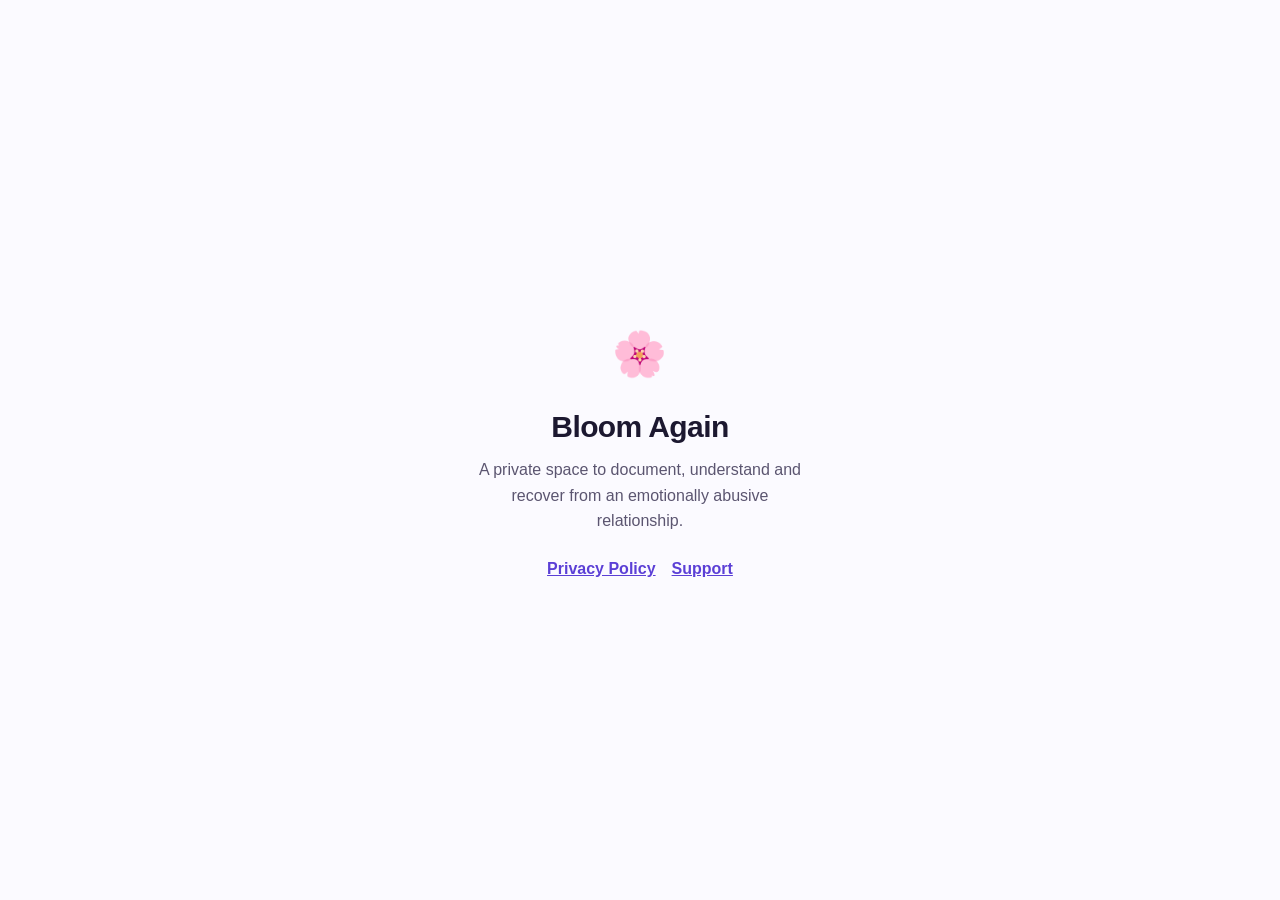
==== index.html @ 98f9249c "Publish the Bloom Again privacy and support pages" ====
<!doctype html>
<html lang="en"><head><meta charset="utf-8">
<meta name="viewport" content="width=device-width,initial-scale=1">
<title>Bloom Again</title>
<style>
body{margin:0;background:#fbfaff;color:#1c1830;display:grid;place-items:center;
 min-height:100vh;font:16px/1.6 -apple-system,BlinkMacSystemFont,"Segoe UI",sans-serif}
.c{text-align:center;padding:24px}
h1{font-size:30px;margin:14px 0 6px;letter-spacing:-.02em}
p{color:#5b5570;max-width:38ch;margin:0 auto 22px}
a{display:inline-block;margin:0 8px;color:#5b3fd6;font-weight:600}
@media (prefers-color-scheme:dark){body{background:#141021;color:#ece9f6}
 p{color:#a49dbd}a{color:#a894ff}}
</style></head><body><div class="c">
<div style="font-size:44px">&#127800;</div>
<h1>Bloom Again</h1>
<p>A private space to document, understand and recover from an emotionally
abusive relationship.</p>
<a href="privacy.html">Privacy Policy</a><a href="support.html">Support</a>
</div></body></html>
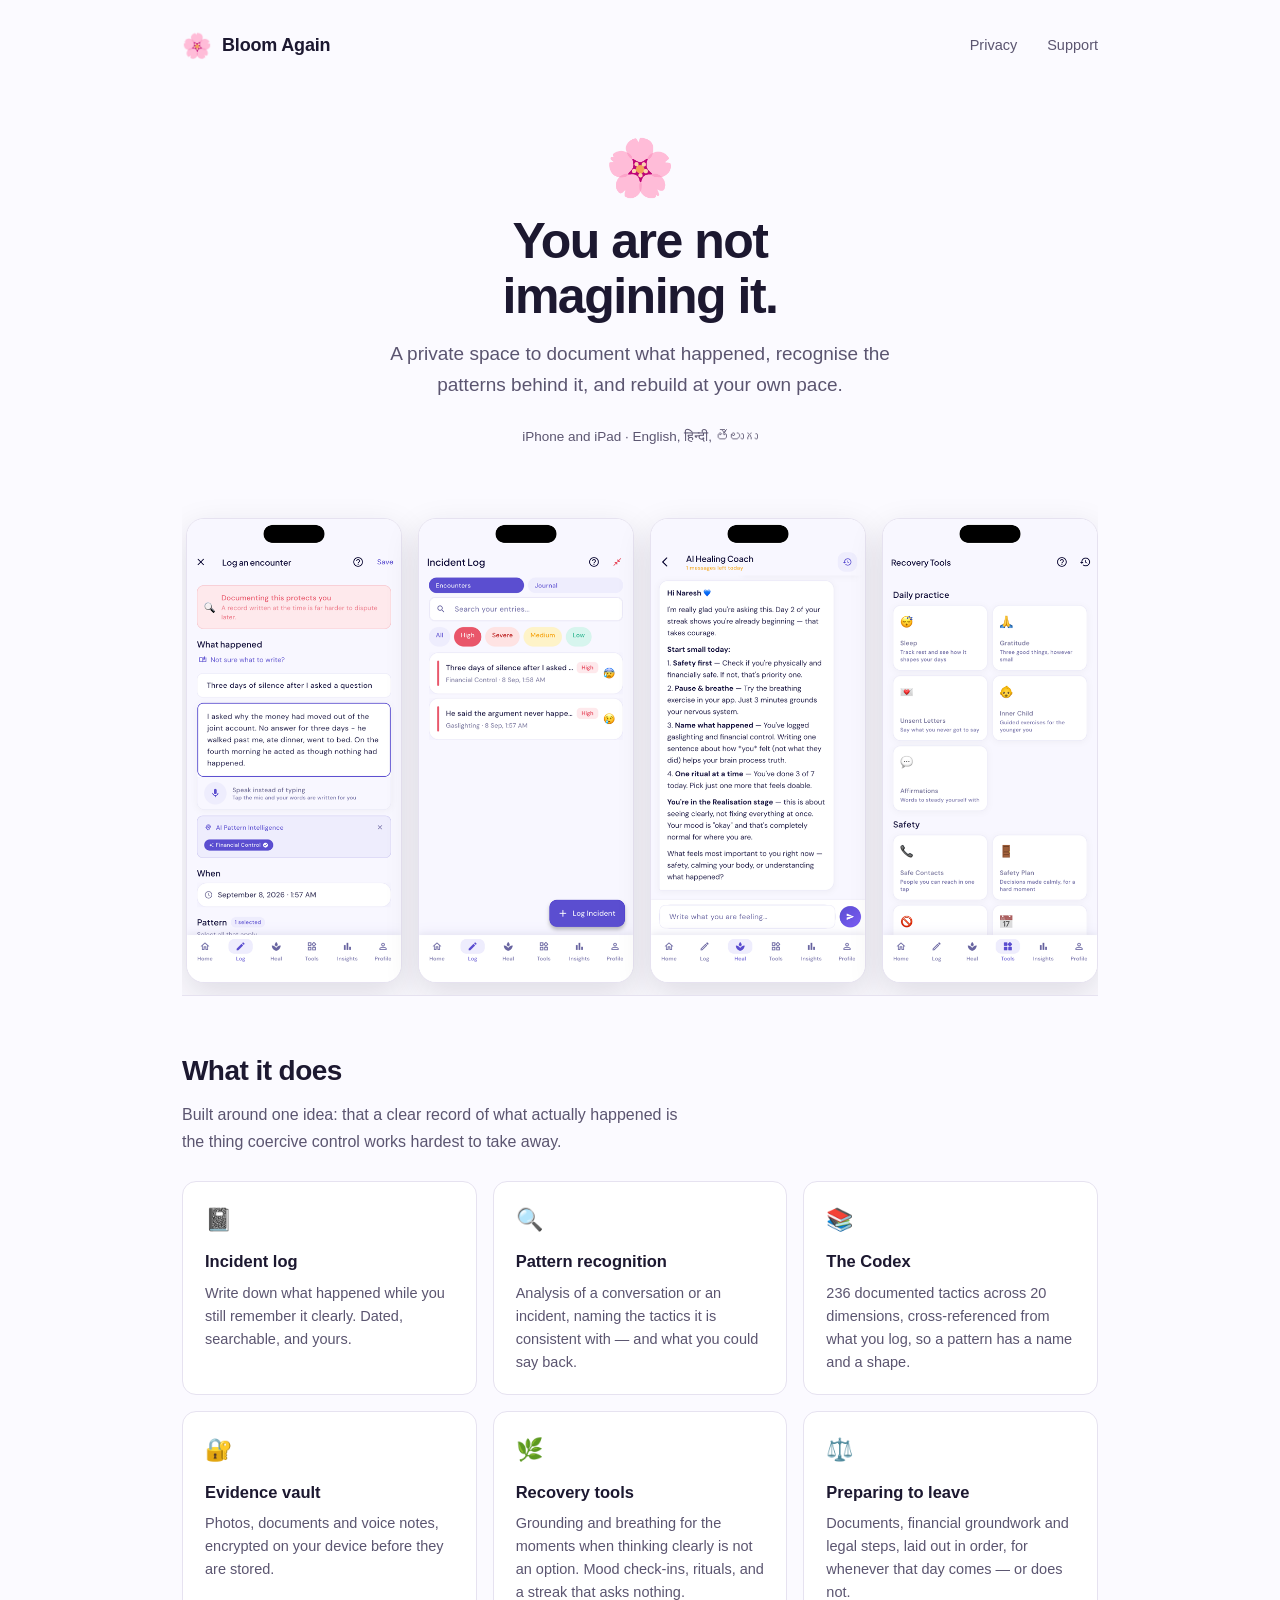
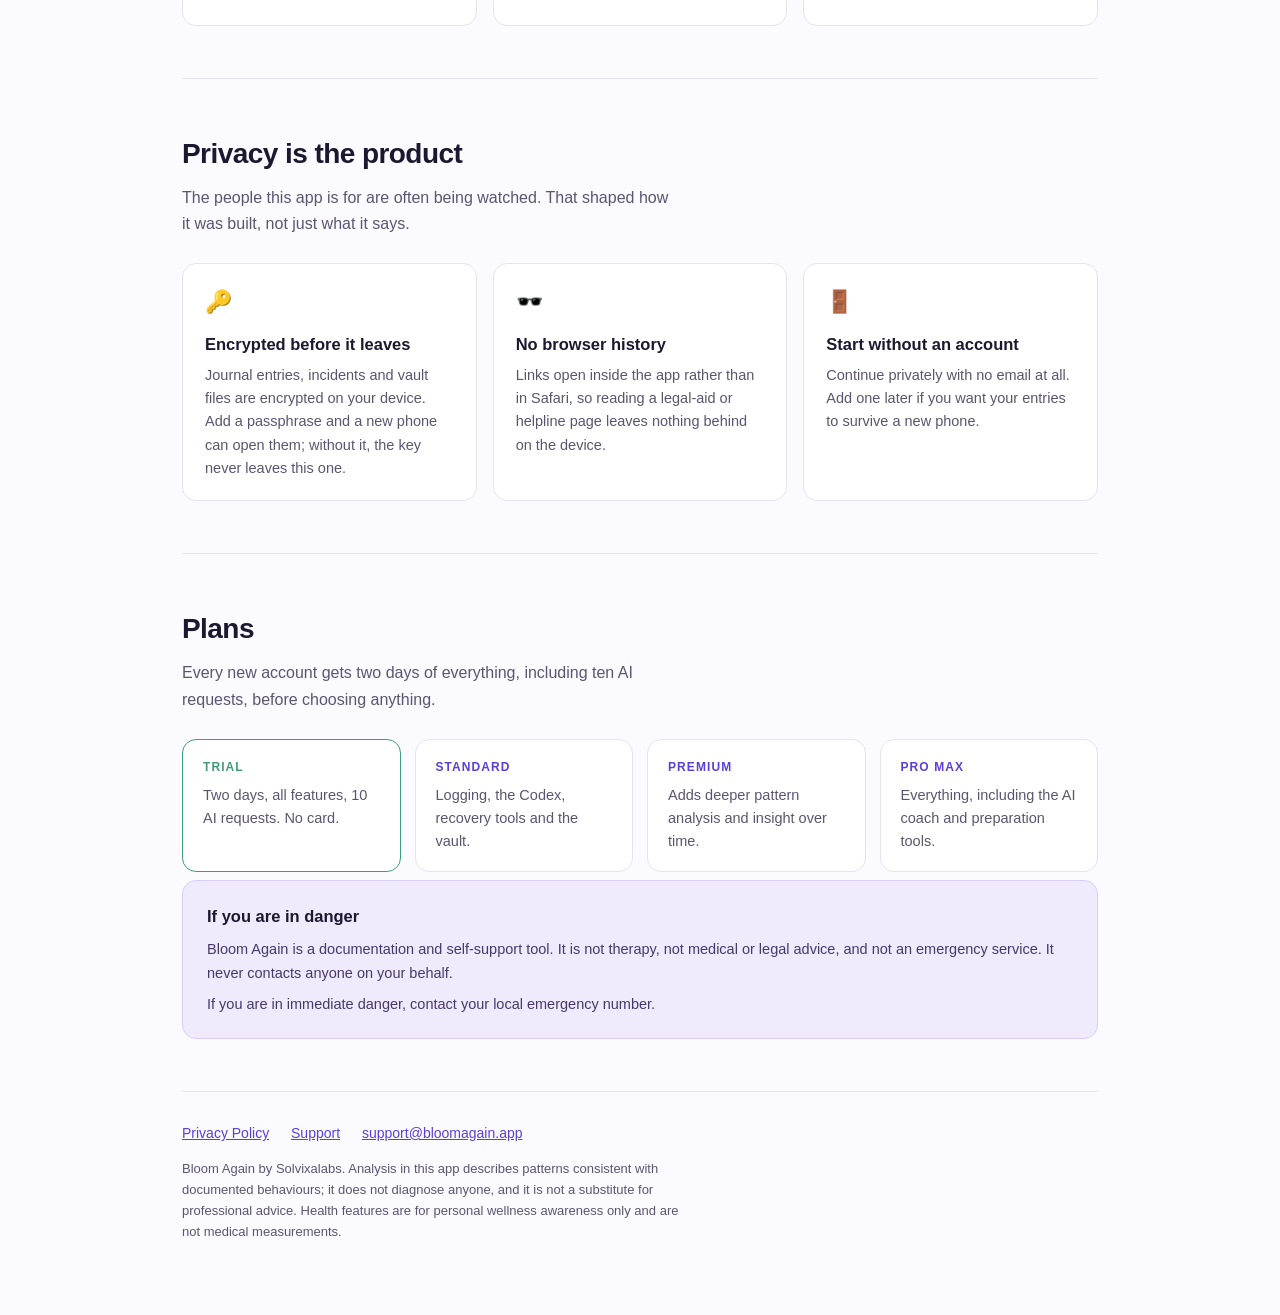
==== commit b89a0d52: "Build the landing page" ====
--- a/index.html
+++ b/index.html
@@ -1,20 +1,188 @@
 <!doctype html>
-<html lang="en"><head><meta charset="utf-8">
+<html lang="en"><head>
+<meta charset="utf-8">
 <meta name="viewport" content="width=device-width,initial-scale=1">
 <title>Bloom Again</title>
+<meta name="description" content="A private space to document, understand and recover from an emotionally abusive relationship.">
 <style>
-body{margin:0;background:#fbfaff;color:#1c1830;display:grid;place-items:center;
- min-height:100vh;font:16px/1.6 -apple-system,BlinkMacSystemFont,"Segoe UI",sans-serif}
-.c{text-align:center;padding:24px}
-h1{font-size:30px;margin:14px 0 6px;letter-spacing:-.02em}
-p{color:#5b5570;max-width:38ch;margin:0 auto 22px}
-a{display:inline-block;margin:0 8px;color:#5b3fd6;font-weight:600}
-@media (prefers-color-scheme:dark){body{background:#141021;color:#ece9f6}
- p{color:#a49dbd}a{color:#a894ff}}
-</style></head><body><div class="c">
-<div style="font-size:44px">&#127800;</div>
-<h1>Bloom Again</h1>
-<p>A private space to document, understand and recover from an emotionally
-abusive relationship.</p>
-<a href="privacy.html">Privacy Policy</a><a href="support.html">Support</a>
-</div></body></html>
+:root{
+ --ink:#1c1830;--muted:#5b5570;--line:#e6e2f0;--bg:#fbfaff;--card:#fff;
+ --accent:#5b3fd6;--accent-soft:#efeafc;--sage:#3f9d7a;--amber:#d99a2b}
+*{box-sizing:border-box}
+body{margin:0;background:var(--bg);color:var(--ink);
+ font:16px/1.65 -apple-system,BlinkMacSystemFont,"Segoe UI",Roboto,sans-serif;
+ -webkit-font-smoothing:antialiased}
+.wrap{max-width:960px;margin:0 auto;padding:0 22px}
+a{color:var(--accent)}
+
+nav{display:flex;align-items:center;gap:10px;padding:26px 0}
+nav .name{font-weight:700;font-size:18px;letter-spacing:-.01em}
+nav .spacer{flex:1}
+nav a{color:var(--muted);text-decoration:none;font-size:14.5px;margin-left:20px}
+nav a:hover{color:var(--accent)}
+
+.hero{padding:48px 0 20px;text-align:center}
+.hero .mark{font-size:56px;line-height:1}
+h1{font-size:clamp(32px,5.4vw,50px);line-height:1.1;letter-spacing:-.03em;
+ margin:18px 0 14px;max-width:16ch;margin-inline:auto}
+.lede{color:var(--muted);font-size:clamp(16px,2.1vw,19px);max-width:52ch;
+ margin:0 auto 10px}
+.note{color:var(--muted);font-size:13.5px;margin-top:26px}
+
+.shots{display:flex;gap:16px;overflow-x:auto;padding:36px 4px 12px;
+ scroll-snap-type:x mandatory}
+.shots img{width:216px;flex:0 0 auto;border-radius:18px;border:1px solid var(--line);
+ box-shadow:0 12px 34px rgba(28,24,48,.13);scroll-snap-align:center;background:#fff}
+
+h2{font-size:clamp(22px,3vw,28px);letter-spacing:-.02em;margin:0 0 8px}
+section{padding:52px 0;border-top:1px solid var(--line)}
+.sub{color:var(--muted);margin:0 0 26px;max-width:56ch}
+
+.grid{display:grid;gap:16px;grid-template-columns:repeat(auto-fit,minmax(250px,1fr))}
+.card{background:var(--card);border:1px solid var(--line);border-radius:14px;padding:20px 22px}
+.card h3{margin:0 0 6px;font-size:16.5px}
+.card p{margin:0;color:var(--muted);font-size:14.5px;line-height:1.6}
+.card .ic{font-size:22px;display:block;margin-bottom:10px}
+
+.tiers{display:grid;gap:14px;grid-template-columns:repeat(auto-fit,minmax(210px,1fr))}
+.tier{background:var(--card);border:1px solid var(--line);border-radius:14px;padding:18px 20px}
+.tier.free{border-color:var(--sage)}
+.tier .t{font-size:12px;font-weight:700;letter-spacing:.09em;text-transform:uppercase;
+ color:var(--accent);margin-bottom:6px}
+.tier.free .t{color:var(--sage)}
+.tier p{margin:0;font-size:14.5px;color:var(--muted);line-height:1.6}
+
+.safety{background:var(--accent-soft);border:1px solid #d9cffa;border-radius:14px;
+ padding:22px 24px;margin-top:8px}
+.safety h3{margin:0 0 8px;font-size:16.5px}
+.safety p{margin:0 0 8px;font-size:14.5px;color:#463a6b;line-height:1.6}
+.safety p:last-child{margin:0}
+
+footer{border-top:1px solid var(--line);padding:30px 0 60px;color:var(--muted);font-size:14px}
+footer a{margin-right:18px}
+.disc{margin-top:14px;font-size:13px;line-height:1.6;max-width:70ch}
+
+@media (prefers-color-scheme:dark){
+ :root{--ink:#ece9f6;--muted:#a49dbd;--line:#2f2947;--bg:#131020;--card:#1c1730;
+  --accent:#a894ff;--accent-soft:#221b3d}
+ .shots img{box-shadow:0 12px 34px rgba(0,0,0,.5)}
+ .safety{border-color:#3a2f63}
+ .safety p{color:#c9c1e6}
+}
+</style></head><body>
+
+<div class="wrap">
+<nav>
+ <span style="font-size:24px">🌸</span>
+ <span class="name">Bloom Again</span>
+ <span class="spacer"></span>
+ <a href="privacy.html">Privacy</a>
+ <a href="support.html">Support</a>
+</nav>
+
+<header class="hero">
+ <div class="mark">🌸</div>
+ <h1>You are not imagining it.</h1>
+ <p class="lede">A private space to document what happened, recognise the
+ patterns behind it, and rebuild at your own pace.</p>
+ <p class="note">iPhone and iPad · English, हिन्दी, తెలుగు</p>
+</header>
+
+<div class="shots">
+ <img src="img/01-ai-pattern-detection.png" alt="Pattern analysis of a logged incident" loading="lazy">
+ <img src="img/03-incident-log.png" alt="The incident log" loading="lazy">
+ <img src="img/07-ai-coach.png" alt="The AI coach" loading="lazy">
+ <img src="img/06-recovery-tools.png" alt="Recovery tools" loading="lazy">
+</div>
+</div>
+
+<div class="wrap">
+<section>
+ <h2>What it does</h2>
+ <p class="sub">Built around one idea: that a clear record of what actually
+ happened is the thing coercive control works hardest to take away.</p>
+ <div class="grid">
+  <div class="card"><span class="ic">📓</span>
+   <h3>Incident log</h3>
+   <p>Write down what happened while you still remember it clearly. Dated,
+   searchable, and yours.</p></div>
+  <div class="card"><span class="ic">🔍</span>
+   <h3>Pattern recognition</h3>
+   <p>Analysis of a conversation or an incident, naming the tactics it is
+   consistent with — and what you could say back.</p></div>
+  <div class="card"><span class="ic">📚</span>
+   <h3>The Codex</h3>
+   <p>236 documented tactics across 20 dimensions, cross-referenced from
+   what you log, so a pattern has a name and a shape.</p></div>
+  <div class="card"><span class="ic">🔐</span>
+   <h3>Evidence vault</h3>
+   <p>Photos, documents and voice notes, encrypted on your device before
+   they are stored.</p></div>
+  <div class="card"><span class="ic">🌿</span>
+   <h3>Recovery tools</h3>
+   <p>Grounding and breathing for the moments when thinking clearly is not
+   an option. Mood check-ins, rituals, and a streak that asks nothing.</p></div>
+  <div class="card"><span class="ic">⚖️</span>
+   <h3>Preparing to leave</h3>
+   <p>Documents, financial groundwork and legal steps, laid out in order,
+   for whenever that day comes — or does not.</p></div>
+ </div>
+</section>
+
+<section>
+ <h2>Privacy is the product</h2>
+ <p class="sub">The people this app is for are often being watched. That
+ shaped how it was built, not just what it says.</p>
+ <div class="grid">
+  <div class="card"><span class="ic">🔑</span>
+   <h3>Encrypted before it leaves</h3>
+   <p>Journal entries, incidents and vault files are encrypted on your
+   device. Add a passphrase and a new phone can open them; without it, the
+   key never leaves this one.</p></div>
+  <div class="card"><span class="ic">🕶️</span>
+   <h3>No browser history</h3>
+   <p>Links open inside the app rather than in Safari, so reading a legal-aid
+   or helpline page leaves nothing behind on the device.</p></div>
+  <div class="card"><span class="ic">🚪</span>
+   <h3>Start without an account</h3>
+   <p>Continue privately with no email at all. Add one later if you want
+   your entries to survive a new phone.</p></div>
+ </div>
+</section>
+
+<section>
+ <h2>Plans</h2>
+ <p class="sub">Every new account gets two days of everything, including ten
+ AI requests, before choosing anything.</p>
+ <div class="tiers">
+  <div class="tier free"><div class="t">Trial</div>
+   <p>Two days, all features, 10 AI requests. No card.</p></div>
+  <div class="tier"><div class="t">Standard</div>
+   <p>Logging, the Codex, recovery tools and the vault.</p></div>
+  <div class="tier"><div class="t">Premium</div>
+   <p>Adds deeper pattern analysis and insight over time.</p></div>
+  <div class="tier"><div class="t">Pro Max</div>
+   <p>Everything, including the AI coach and preparation tools.</p></div>
+ </div>
+
+ <div class="safety">
+  <h3>If you are in danger</h3>
+  <p>Bloom Again is a documentation and self-support tool. It is not therapy,
+  not medical or legal advice, and not an emergency service. It never
+  contacts anyone on your behalf.</p>
+  <p>If you are in immediate danger, contact your local emergency number.</p>
+ </div>
+</section>
+</div>
+
+<div class="wrap"><footer>
+ <a href="privacy.html">Privacy Policy</a>
+ <a href="support.html">Support</a>
+ <a href="mailto:support@bloomagain.app">support@bloomagain.app</a>
+ <p class="disc">Bloom Again by Solvixalabs. Analysis in this app describes
+ patterns consistent with documented behaviours; it does not diagnose anyone,
+ and it is not a substitute for professional advice. Health features are for
+ personal wellness awareness only and are not medical measurements.</p>
+</footer></div>
+
+</body></html>
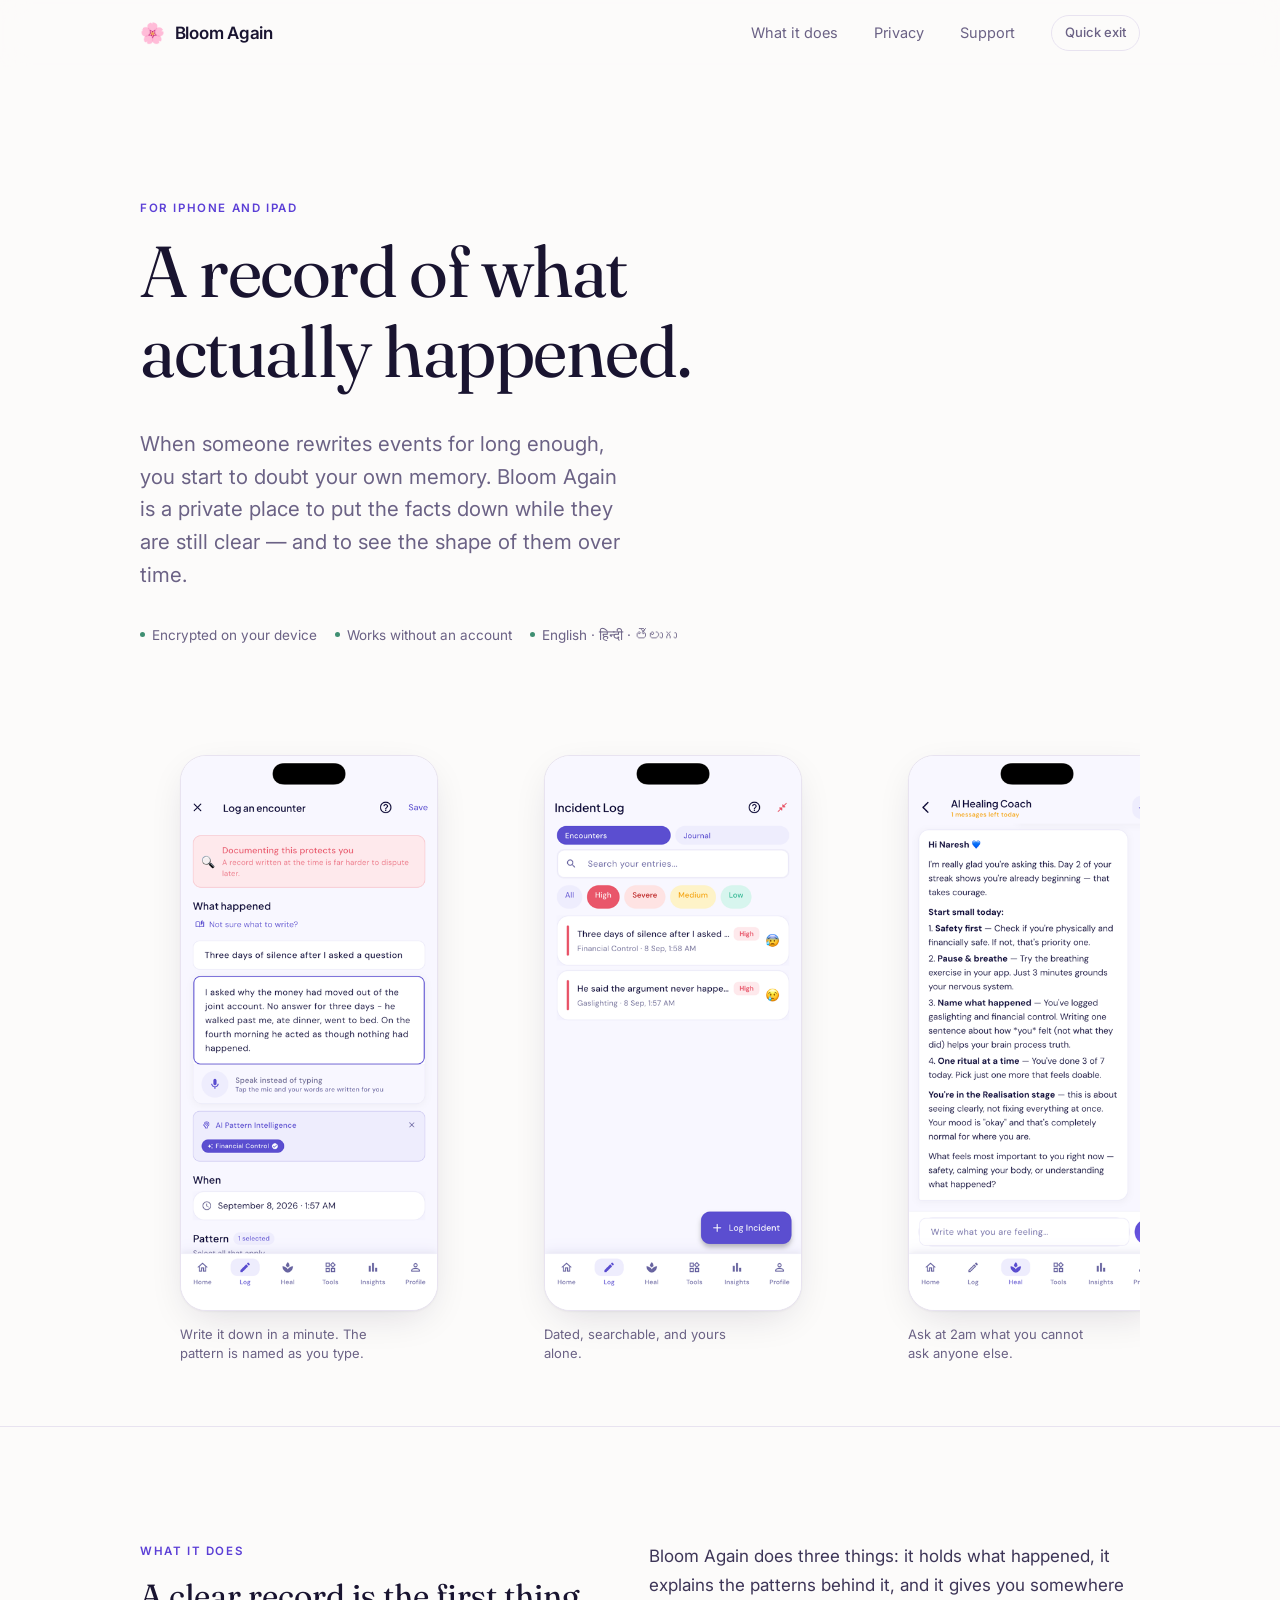
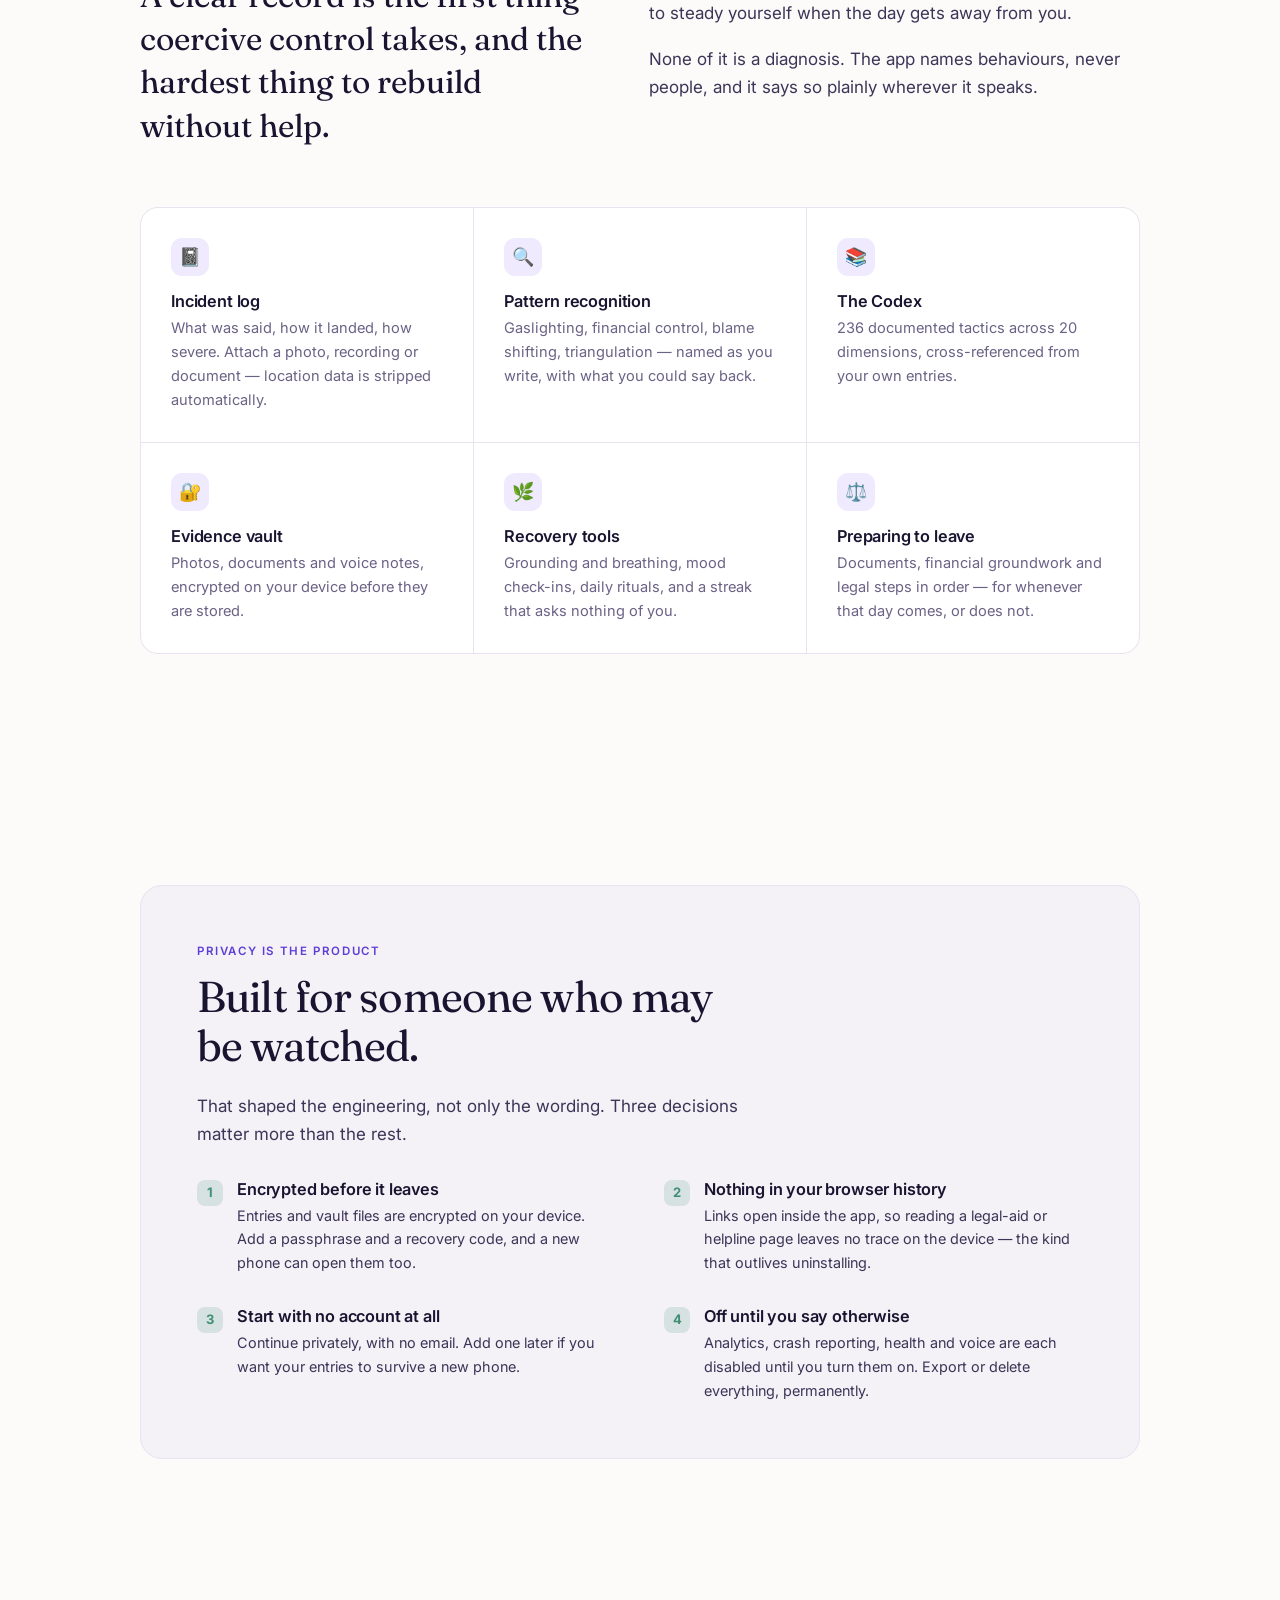
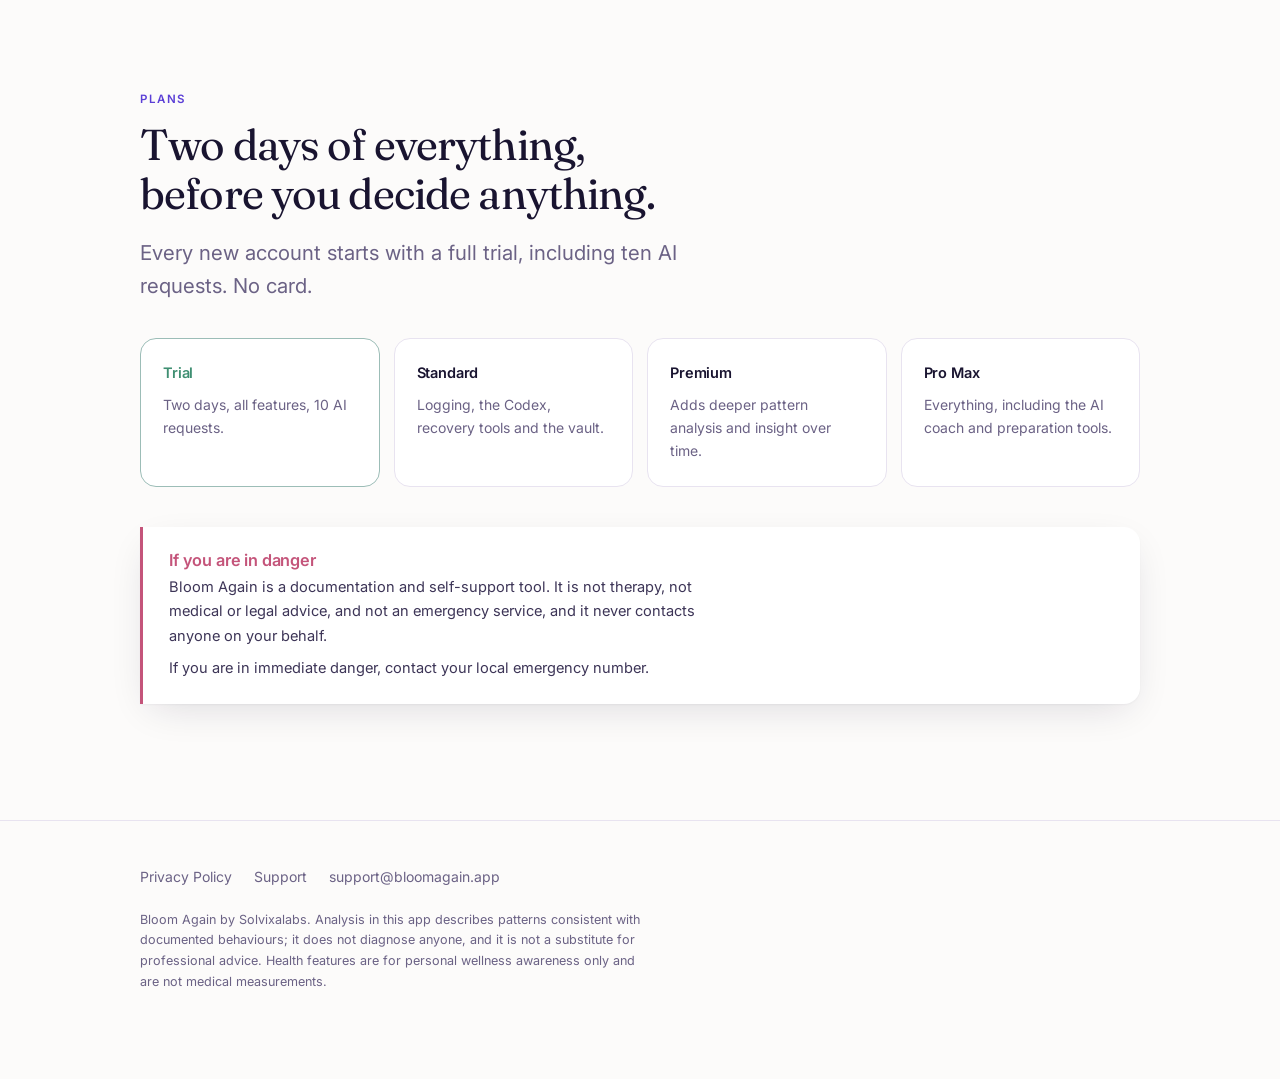
==== commit 6abc319d: "Redesign the landing page" ====
--- a/index.html
+++ b/index.html
@@ -2,187 +2,336 @@
 <html lang="en"><head>
 <meta charset="utf-8">
 <meta name="viewport" content="width=device-width,initial-scale=1">
-<title>Bloom Again</title>
-<meta name="description" content="A private space to document, understand and recover from an emotionally abusive relationship.">
+<title>Bloom Again — a private record of what actually happened</title>
+<meta name="description" content="A private space to document, understand and recover from an emotionally abusive relationship. Encrypted on your device. iPhone and iPad.">
+<meta property="og:title" content="Bloom Again">
+<meta property="og:description" content="A private record of what actually happened.">
+<meta name="theme-color" content="#17132b">
+<link rel="preconnect" href="https://fonts.googleapis.com">
+<link rel="preconnect" href="https://fonts.gstatic.com" crossorigin>
+<link href="https://fonts.googleapis.com/css2?family=Fraunces:opsz,wght@9..144,300;9..144,400;9..144,500&family=Inter:wght@400;500;600&display=swap" rel="stylesheet">
 <style>
 :root{
- --ink:#1c1830;--muted:#5b5570;--line:#e6e2f0;--bg:#fbfaff;--card:#fff;
- --accent:#5b3fd6;--accent-soft:#efeafc;--sage:#3f9d7a;--amber:#d99a2b}
-*{box-sizing:border-box}
-body{margin:0;background:var(--bg);color:var(--ink);
- font:16px/1.65 -apple-system,BlinkMacSystemFont,"Segoe UI",Roboto,sans-serif;
- -webkit-font-smoothing:antialiased}
-.wrap{max-width:960px;margin:0 auto;padding:0 22px}
-a{color:var(--accent)}
-
-nav{display:flex;align-items:center;gap:10px;padding:26px 0}
-nav .name{font-weight:700;font-size:18px;letter-spacing:-.01em}
-nav .spacer{flex:1}
-nav a{color:var(--muted);text-decoration:none;font-size:14.5px;margin-left:20px}
-nav a:hover{color:var(--accent)}
-
-.hero{padding:48px 0 20px;text-align:center}
-.hero .mark{font-size:56px;line-height:1}
-h1{font-size:clamp(32px,5.4vw,50px);line-height:1.1;letter-spacing:-.03em;
- margin:18px 0 14px;max-width:16ch;margin-inline:auto}
-.lede{color:var(--muted);font-size:clamp(16px,2.1vw,19px);max-width:52ch;
- margin:0 auto 10px}
-.note{color:var(--muted);font-size:13.5px;margin-top:26px}
-
-.shots{display:flex;gap:16px;overflow-x:auto;padding:36px 4px 12px;
- scroll-snap-type:x mandatory}
-.shots img{width:216px;flex:0 0 auto;border-radius:18px;border:1px solid var(--line);
- box-shadow:0 12px 34px rgba(28,24,48,.13);scroll-snap-align:center;background:#fff}
-
-h2{font-size:clamp(22px,3vw,28px);letter-spacing:-.02em;margin:0 0 8px}
-section{padding:52px 0;border-top:1px solid var(--line)}
-.sub{color:var(--muted);margin:0 0 26px;max-width:56ch}
-
-.grid{display:grid;gap:16px;grid-template-columns:repeat(auto-fit,minmax(250px,1fr))}
-.card{background:var(--card);border:1px solid var(--line);border-radius:14px;padding:20px 22px}
-.card h3{margin:0 0 6px;font-size:16.5px}
-.card p{margin:0;color:var(--muted);font-size:14.5px;line-height:1.6}
-.card .ic{font-size:22px;display:block;margin-bottom:10px}
-
-.tiers{display:grid;gap:14px;grid-template-columns:repeat(auto-fit,minmax(210px,1fr))}
-.tier{background:var(--card);border:1px solid var(--line);border-radius:14px;padding:18px 20px}
-.tier.free{border-color:var(--sage)}
-.tier .t{font-size:12px;font-weight:700;letter-spacing:.09em;text-transform:uppercase;
- color:var(--accent);margin-bottom:6px}
-.tier.free .t{color:var(--sage)}
-.tier p{margin:0;font-size:14.5px;color:var(--muted);line-height:1.6}
-
-.safety{background:var(--accent-soft);border:1px solid #d9cffa;border-radius:14px;
- padding:22px 24px;margin-top:8px}
-.safety h3{margin:0 0 8px;font-size:16.5px}
-.safety p{margin:0 0 8px;font-size:14.5px;color:#463a6b;line-height:1.6}
+  --ink:#191430; --ink-2:#3d3557; --muted:#6b6285;
+  --bg:#fcfbfa; --bg-2:#f4f1f7; --card:#ffffff; --line:#e8e3f0;
+  --violet:#5b3fd6; --violet-soft:#efeafd;
+  --sage:#3f8f72; --rose:#c4547a;
+  --shadow:0 1px 2px rgba(25,20,48,.04), 0 12px 40px -12px rgba(25,20,48,.16);
+  --serif:"Fraunces",Georgia,serif;
+  --sans:"Inter",-apple-system,BlinkMacSystemFont,"Segoe UI",sans-serif;
+  --measure:34rem;
+}
+@media (prefers-color-scheme:dark){
+  :root{
+    --ink:#f0edf8; --ink-2:#cdc6e0; --muted:#9a92b4;
+    --bg:#120f22; --bg-2:#191430; --card:#1d1836; --line:#302849;
+    --violet:#b3a1ff; --violet-soft:#241d42;
+    --sage:#6fc4a3; --rose:#f08aa8;
+    --shadow:0 1px 2px rgba(0,0,0,.3), 0 18px 50px -14px rgba(0,0,0,.6);
+  }
+}
+*,*::before,*::after{box-sizing:border-box}
+html{-webkit-text-size-adjust:100%; scroll-behavior:smooth}
+@media (prefers-reduced-motion:reduce){html{scroll-behavior:auto}}
+body{
+  margin:0; background:var(--bg); color:var(--ink);
+  font-family:var(--sans); font-size:17px; line-height:1.65;
+  -webkit-font-smoothing:antialiased; text-rendering:optimizeLegibility;
+}
+.wrap{max-width:1080px; margin-inline:auto; padding-inline:clamp(20px,5vw,40px)}
+a{color:inherit}
+
+/* ── nav ─────────────────────────────────────────────── */
+nav{
+  position:sticky; top:0; z-index:50;
+  backdrop-filter:saturate(1.6) blur(14px);
+  -webkit-backdrop-filter:saturate(1.6) blur(14px);
+  background:color-mix(in srgb, var(--bg) 82%, transparent);
+  border-bottom:1px solid transparent; transition:border-color .3s;
+}
+nav.scrolled{border-bottom-color:var(--line)}
+nav .inner{display:flex; align-items:center; gap:14px; height:66px}
+.brand{display:flex; align-items:center; gap:10px; text-decoration:none; font-weight:600; letter-spacing:-.015em}
+.brand .glyph{font-size:20px; line-height:1}
+nav .sp{flex:1}
+nav a.lnk{color:var(--muted); text-decoration:none; font-size:14.5px; margin-left:22px; transition:color .2s}
+nav a.lnk:hover{color:var(--ink)}
+.exit{
+  font:inherit; font-size:13px; font-weight:500; cursor:pointer;
+  color:var(--muted); background:transparent;
+  border:1px solid var(--line); border-radius:999px;
+  padding:6px 13px; margin-left:22px; transition:.2s;
+}
+.exit:hover{border-color:var(--rose); color:var(--rose)}
+
+/* ── type ────────────────────────────────────────────── */
+h1,h2,h3{font-family:var(--serif); font-weight:400; letter-spacing:-.02em; line-height:1.12}
+h1{font-size:clamp(2.6rem,6.4vw,4.5rem); margin:0 0 .5em; max-width:15ch}
+h2{font-size:clamp(1.9rem,3.6vw,2.7rem); margin:0 0 .45em; max-width:20ch}
+h3{font-family:var(--sans); font-size:1.02rem; font-weight:600; letter-spacing:-.01em; margin:0 0 .35em}
+p{margin:0 0 1.1em; max-width:var(--measure); color:var(--ink-2)}
+.lede{font-size:clamp(1.08rem,1.9vw,1.28rem); color:var(--muted); line-height:1.6}
+.eyebrow{
+  font-size:11.5px; font-weight:600; letter-spacing:.14em; text-transform:uppercase;
+  color:var(--violet); margin:0 0 1.1em;
+}
+
+/* ── hero ────────────────────────────────────────────── */
+header.hero{position:relative; padding:clamp(64px,11vw,132px) 0 0; overflow:hidden}
+header.hero::before{
+  content:""; position:absolute; inset:-30% 0 auto -10%; height:70vh; z-index:-1;
+  background:
+    radial-gradient(46% 52% at 22% 26%, color-mix(in srgb,var(--violet) 16%,transparent) 0%, transparent 70%),
+    radial-gradient(38% 42% at 82% 8%, color-mix(in srgb,var(--rose) 11%,transparent) 0%, transparent 70%);
+  filter:blur(14px);
+}
+.hero .lede{max-width:31rem}
+.meta{margin-top:2rem; font-size:13.5px; color:var(--muted); display:flex; gap:18px; flex-wrap:wrap}
+.meta span{display:inline-flex; align-items:center; gap:7px}
+.dot{width:5px;height:5px;border-radius:50%;background:var(--sage)}
+
+/* ── device gallery ──────────────────────────────────── */
+.gallery{
+  display:flex; gap:clamp(14px,2.4vw,26px); margin-top:clamp(48px,7vw,84px);
+  padding:8px 0 26px; overflow-x:auto; scroll-snap-type:x mandatory;
+  scrollbar-width:none;
+}
+.gallery::-webkit-scrollbar{display:none}
+.shot{flex:0 0 auto; width:clamp(200px,23vw,258px); scroll-snap-align:center}
+.shot img{
+  display:block; width:100%; border-radius:26px;
+  border:1px solid var(--line); background:var(--card);
+  box-shadow:var(--shadow);
+}
+.shot figcaption{margin-top:14px; font-size:13px; color:var(--muted); line-height:1.5; max-width:24ch}
+
+/* ── sections ────────────────────────────────────────── */
+section{padding:clamp(64px,9vw,116px) 0}
+.rule{border:0; border-top:1px solid var(--line); margin:0}
+.pull{
+  font-family:var(--serif); font-size:clamp(1.35rem,2.9vw,2rem); line-height:1.35;
+  color:var(--ink); max-width:26ch; margin:0;
+}
+.two{display:grid; gap:clamp(28px,5vw,64px); grid-template-columns:1fr}
+@media(min-width:840px){.two{grid-template-columns:0.95fr 1.05fr; align-items:start}}
+
+.grid{display:grid; gap:1px; background:var(--line); border:1px solid var(--line);
+  border-radius:18px; overflow:hidden; grid-template-columns:1fr}
+@media(min-width:640px){.grid{grid-template-columns:1fr 1fr}}
+@media(min-width:980px){.grid{grid-template-columns:repeat(3,1fr)}}
+.cell{background:var(--card); padding:clamp(22px,3vw,30px)}
+.cell p{margin:0; font-size:14.6px; color:var(--muted); max-width:30ch}
+.cell .ic{
+  display:grid; place-items:center; width:38px; height:38px; margin-bottom:16px;
+  border-radius:11px; background:var(--violet-soft); font-size:18px;
+}
+
+/* privacy panel */
+.panel{
+  background:var(--bg-2); border:1px solid var(--line);
+  border-radius:22px; padding:clamp(28px,5vw,56px);
+}
+.panel h2{margin-bottom:.5em}
+.list{list-style:none; padding:0; margin:2rem 0 0; display:grid; gap:1.35rem}
+@media(min-width:760px){.list{grid-template-columns:1fr 1fr; gap:2rem 3rem}}
+.list li{display:grid; grid-template-columns:auto 1fr; gap:14px; align-items:start}
+.list .k{
+  width:26px;height:26px;border-radius:8px;display:grid;place-items:center;
+  background:color-mix(in srgb,var(--sage) 16%,transparent); color:var(--sage);
+  font-size:13px; font-weight:700;
+}
+.list p{margin:.25em 0 0; font-size:14.4px}
+
+/* plans */
+.plans{display:grid; gap:14px; grid-template-columns:1fr}
+@media(min-width:620px){.plans{grid-template-columns:1fr 1fr}}
+@media(min-width:960px){.plans{grid-template-columns:repeat(4,1fr)}}
+.plan{
+  border:1px solid var(--line); border-radius:16px; padding:22px 22px 24px;
+  background:var(--card); display:flex; flex-direction:column; gap:8px;
+}
+.plan.trial{border-color:color-mix(in srgb,var(--sage) 45%,var(--line))}
+.plan .name{font-weight:600; font-size:14.5px; letter-spacing:-.01em}
+.plan.trial .name{color:var(--sage)}
+.plan p{margin:0; font-size:14px; color:var(--muted)}
+
+/* safety */
+.safety{
+  border-left:3px solid var(--rose); background:var(--card);
+  border-radius:0 16px 16px 0; padding:24px 26px; margin-top:2.5rem;
+  box-shadow:var(--shadow);
+}
+.safety h3{color:var(--rose)}
+.safety p{font-size:14.6px; margin-bottom:.6em}
 .safety p:last-child{margin:0}
 
-footer{border-top:1px solid var(--line);padding:30px 0 60px;color:var(--muted);font-size:14px}
-footer a{margin-right:18px}
-.disc{margin-top:14px;font-size:13px;line-height:1.6;max-width:70ch}
-
-@media (prefers-color-scheme:dark){
- :root{--ink:#ece9f6;--muted:#a49dbd;--line:#2f2947;--bg:#131020;--card:#1c1730;
-  --accent:#a894ff;--accent-soft:#221b3d}
- .shots img{box-shadow:0 12px 34px rgba(0,0,0,.5)}
- .safety{border-color:#3a2f63}
- .safety p{color:#c9c1e6}
-}
-</style></head><body>
-
-<div class="wrap">
-<nav>
- <span style="font-size:24px">🌸</span>
- <span class="name">Bloom Again</span>
- <span class="spacer"></span>
- <a href="privacy.html">Privacy</a>
- <a href="support.html">Support</a>
-</nav>
-
-<header class="hero">
- <div class="mark">🌸</div>
- <h1>You are not imagining it.</h1>
- <p class="lede">A private space to document what happened, recognise the
- patterns behind it, and rebuild at your own pace.</p>
- <p class="note">iPhone and iPad · English, हिन्दी, తెలుగు</p>
-</header>
-
-<div class="shots">
- <img src="img/01-ai-pattern-detection.png" alt="Pattern analysis of a logged incident" loading="lazy">
- <img src="img/03-incident-log.png" alt="The incident log" loading="lazy">
- <img src="img/07-ai-coach.png" alt="The AI coach" loading="lazy">
- <img src="img/06-recovery-tools.png" alt="Recovery tools" loading="lazy">
-</div>
-</div>
-
-<div class="wrap">
-<section>
- <h2>What it does</h2>
- <p class="sub">Built around one idea: that a clear record of what actually
- happened is the thing coercive control works hardest to take away.</p>
- <div class="grid">
-  <div class="card"><span class="ic">📓</span>
-   <h3>Incident log</h3>
-   <p>Write down what happened while you still remember it clearly. Dated,
-   searchable, and yours.</p></div>
-  <div class="card"><span class="ic">🔍</span>
-   <h3>Pattern recognition</h3>
-   <p>Analysis of a conversation or an incident, naming the tactics it is
-   consistent with — and what you could say back.</p></div>
-  <div class="card"><span class="ic">📚</span>
-   <h3>The Codex</h3>
-   <p>236 documented tactics across 20 dimensions, cross-referenced from
-   what you log, so a pattern has a name and a shape.</p></div>
-  <div class="card"><span class="ic">🔐</span>
-   <h3>Evidence vault</h3>
-   <p>Photos, documents and voice notes, encrypted on your device before
-   they are stored.</p></div>
-  <div class="card"><span class="ic">🌿</span>
-   <h3>Recovery tools</h3>
-   <p>Grounding and breathing for the moments when thinking clearly is not
-   an option. Mood check-ins, rituals, and a streak that asks nothing.</p></div>
-  <div class="card"><span class="ic">⚖️</span>
-   <h3>Preparing to leave</h3>
-   <p>Documents, financial groundwork and legal steps, laid out in order,
-   for whenever that day comes — or does not.</p></div>
- </div>
-</section>
-
-<section>
- <h2>Privacy is the product</h2>
- <p class="sub">The people this app is for are often being watched. That
- shaped how it was built, not just what it says.</p>
- <div class="grid">
-  <div class="card"><span class="ic">🔑</span>
-   <h3>Encrypted before it leaves</h3>
-   <p>Journal entries, incidents and vault files are encrypted on your
-   device. Add a passphrase and a new phone can open them; without it, the
-   key never leaves this one.</p></div>
-  <div class="card"><span class="ic">🕶️</span>
-   <h3>No browser history</h3>
-   <p>Links open inside the app rather than in Safari, so reading a legal-aid
-   or helpline page leaves nothing behind on the device.</p></div>
-  <div class="card"><span class="ic">🚪</span>
-   <h3>Start without an account</h3>
-   <p>Continue privately with no email at all. Add one later if you want
-   your entries to survive a new phone.</p></div>
- </div>
-</section>
-
-<section>
- <h2>Plans</h2>
- <p class="sub">Every new account gets two days of everything, including ten
- AI requests, before choosing anything.</p>
- <div class="tiers">
-  <div class="tier free"><div class="t">Trial</div>
-   <p>Two days, all features, 10 AI requests. No card.</p></div>
-  <div class="tier"><div class="t">Standard</div>
-   <p>Logging, the Codex, recovery tools and the vault.</p></div>
-  <div class="tier"><div class="t">Premium</div>
-   <p>Adds deeper pattern analysis and insight over time.</p></div>
-  <div class="tier"><div class="t">Pro Max</div>
-   <p>Everything, including the AI coach and preparation tools.</p></div>
- </div>
-
- <div class="safety">
-  <h3>If you are in danger</h3>
-  <p>Bloom Again is a documentation and self-support tool. It is not therapy,
-  not medical or legal advice, and not an emergency service. It never
-  contacts anyone on your behalf.</p>
-  <p>If you are in immediate danger, contact your local emergency number.</p>
- </div>
-</section>
-</div>
-
-<div class="wrap"><footer>
- <a href="privacy.html">Privacy Policy</a>
- <a href="support.html">Support</a>
- <a href="mailto:support@bloomagain.app">support@bloomagain.app</a>
- <p class="disc">Bloom Again by Solvixalabs. Analysis in this app describes
- patterns consistent with documented behaviours; it does not diagnose anyone,
- and it is not a substitute for professional advice. Health features are for
- personal wellness awareness only and are not medical measurements.</p>
-</footer></div>
-
+footer{border-top:1px solid var(--line); padding:44px 0 72px; color:var(--muted); font-size:14px}
+footer .fl{display:flex; gap:22px; flex-wrap:wrap; margin-bottom:22px}
+footer a{text-decoration:none; transition:color .2s}
+footer a:hover{color:var(--violet)}
+.fine{font-size:12.6px; line-height:1.65; max-width:64ch; color:var(--muted)}
+
+/* reveal */
+.rv{opacity:0; transform:translateY(14px); transition:opacity .7s cubic-bezier(.2,.7,.3,1), transform .7s cubic-bezier(.2,.7,.3,1)}
+.rv.in{opacity:1; transform:none}
+@media (prefers-reduced-motion:reduce){.rv{opacity:1; transform:none; transition:none}}
+:focus-visible{outline:2px solid var(--violet); outline-offset:3px; border-radius:4px}
+</style>
+</head><body>
+
+<nav id="nav"><div class="wrap inner">
+  <a class="brand" href="/"><span class="glyph">🌸</span> Bloom Again</a>
+  <span class="sp"></span>
+  <a class="lnk" href="#what">What it does</a>
+  <a class="lnk" href="#privacy">Privacy</a>
+  <a class="lnk" href="support.html">Support</a>
+  <button class="exit" id="exit" title="Leaves this site immediately (Esc)">Quick exit</button>
+</div></nav>
+
+<header class="hero"><div class="wrap">
+  <p class="eyebrow rv">For iPhone and iPad</p>
+  <h1 class="rv">A record of what actually happened.</h1>
+  <p class="lede rv">When someone rewrites events for long enough, you start to
+  doubt your own memory. Bloom Again is a private place to put the facts down
+  while they are still clear — and to see the shape of them over time.</p>
+  <div class="meta rv">
+    <span><i class="dot"></i> Encrypted on your device</span>
+    <span><i class="dot"></i> Works without an account</span>
+    <span><i class="dot"></i> English · हिन्दी · తెలుగు</span>
+  </div>
+
+  <div class="gallery">
+    <figure class="shot rv"><img src="img/01-ai-pattern-detection.png" alt="Logging an incident, with a pattern named alongside it" loading="lazy" decoding="async">
+      <figcaption>Write it down in a minute. The pattern is named as you type.</figcaption></figure>
+    <figure class="shot rv"><img src="img/03-incident-log.png" alt="The incident log over time" loading="lazy" decoding="async">
+      <figcaption>Dated, searchable, and yours alone.</figcaption></figure>
+    <figure class="shot rv"><img src="img/07-ai-coach.png" alt="The AI coach" loading="lazy" decoding="async">
+      <figcaption>Ask at 2am what you cannot ask anyone else.</figcaption></figure>
+    <figure class="shot rv"><img src="img/06-recovery-tools.png" alt="Recovery tools" loading="lazy" decoding="async">
+      <figcaption>Grounding for the moments thinking clearly is not an option.</figcaption></figure>
+  </div>
+</div></header>
+
+<hr class="rule">
+
+<section id="what"><div class="wrap">
+  <div class="two">
+    <div>
+      <p class="eyebrow rv">What it does</p>
+      <p class="pull rv">A clear record is the first thing coercive control takes,
+      and the hardest thing to rebuild without help.</p>
+    </div>
+    <div class="rv">
+      <p>Bloom Again does three things: it holds what happened, it explains the
+      patterns behind it, and it gives you somewhere to steady yourself when the
+      day gets away from you.</p>
+      <p>None of it is a diagnosis. The app names behaviours, never people, and
+      it says so plainly wherever it speaks.</p>
+    </div>
+  </div>
+
+  <div class="grid rv" style="margin-top:clamp(36px,5vw,60px)">
+    <div class="cell"><div class="ic">📓</div><h3>Incident log</h3>
+      <p>What was said, how it landed, how severe. Attach a photo, recording or document — location data is stripped automatically.</p></div>
+    <div class="cell"><div class="ic">🔍</div><h3>Pattern recognition</h3>
+      <p>Gaslighting, financial control, blame shifting, triangulation — named as you write, with what you could say back.</p></div>
+    <div class="cell"><div class="ic">📚</div><h3>The Codex</h3>
+      <p>236 documented tactics across 20 dimensions, cross-referenced from your own entries.</p></div>
+    <div class="cell"><div class="ic">🔐</div><h3>Evidence vault</h3>
+      <p>Photos, documents and voice notes, encrypted on your device before they are stored.</p></div>
+    <div class="cell"><div class="ic">🌿</div><h3>Recovery tools</h3>
+      <p>Grounding and breathing, mood check-ins, daily rituals, and a streak that asks nothing of you.</p></div>
+    <div class="cell"><div class="ic">⚖️</div><h3>Preparing to leave</h3>
+      <p>Documents, financial groundwork and legal steps in order — for whenever that day comes, or does not.</p></div>
+  </div>
+</div></section>
+
+<section id="privacy"><div class="wrap"><div class="panel rv">
+  <p class="eyebrow">Privacy is the product</p>
+  <h2>Built for someone who may be watched.</h2>
+  <p>That shaped the engineering, not only the wording. Three decisions matter
+  more than the rest.</p>
+
+  <ul class="list">
+    <li><span class="k">1</span><div><h3>Encrypted before it leaves</h3>
+      <p>Entries and vault files are encrypted on your device. Add a passphrase and a recovery code, and a new phone can open them too.</p></div></li>
+    <li><span class="k">2</span><div><h3>Nothing in your browser history</h3>
+      <p>Links open inside the app, so reading a legal-aid or helpline page leaves no trace on the device — the kind that outlives uninstalling.</p></div></li>
+    <li><span class="k">3</span><div><h3>Start with no account at all</h3>
+      <p>Continue privately, with no email. Add one later if you want your entries to survive a new phone.</p></div></li>
+    <li><span class="k">4</span><div><h3>Off until you say otherwise</h3>
+      <p>Analytics, crash reporting, health and voice are each disabled until you turn them on. Export or delete everything, permanently.</p></div></li>
+  </ul>
+</div></div></section>
+
+<section><div class="wrap">
+  <p class="eyebrow rv">Plans</p>
+  <h2 class="rv">Two days of everything, before you decide anything.</h2>
+  <p class="lede rv" style="margin-bottom:2.2rem">Every new account starts with a full trial, including ten AI requests. No card.</p>
+  <div class="plans rv">
+    <div class="plan trial"><span class="name">Trial</span><p>Two days, all features, 10 AI requests.</p></div>
+    <div class="plan"><span class="name">Standard</span><p>Logging, the Codex, recovery tools and the vault.</p></div>
+    <div class="plan"><span class="name">Premium</span><p>Adds deeper pattern analysis and insight over time.</p></div>
+    <div class="plan"><span class="name">Pro Max</span><p>Everything, including the AI coach and preparation tools.</p></div>
+  </div>
+
+  <div class="safety rv">
+    <h3>If you are in danger</h3>
+    <p>Bloom Again is a documentation and self-support tool. It is not therapy,
+    not medical or legal advice, and not an emergency service, and it never
+    contacts anyone on your behalf.</p>
+    <p>If you are in immediate danger, contact your local emergency number.</p>
+  </div>
+</div></section>
+
+<footer><div class="wrap">
+  <div class="fl">
+    <a href="privacy.html">Privacy Policy</a>
+    <a href="support.html">Support</a>
+    <a href="mailto:support@bloomagain.app">support@bloomagain.app</a>
+  </div>
+  <p class="fine">Bloom Again by Solvixalabs. Analysis in this app describes
+  patterns consistent with documented behaviours; it does not diagnose anyone,
+  and it is not a substitute for professional advice. Health features are for
+  personal wellness awareness only and are not medical measurements.</p>
+</div></footer>
+
+<script>
+// Reveal on scroll. Everything is visible without JS -- the class is only
+// added once the observer is known to work, so a failure shows the page
+// rather than hiding it.
+(function () {
+  var els = document.querySelectorAll('.rv');
+  if (!('IntersectionObserver' in window) ||
+      matchMedia('(prefers-reduced-motion: reduce)').matches) {
+    els.forEach(function (el) { el.classList.add('in'); });
+    return;
+  }
+  var io = new IntersectionObserver(function (entries) {
+    entries.forEach(function (e) {
+      if (e.isIntersecting) { e.target.classList.add('in'); io.unobserve(e.target); }
+    });
+  }, { rootMargin: '0px 0px -8% 0px', threshold: 0.06 });
+  els.forEach(function (el, i) {
+    el.style.transitionDelay = Math.min(i % 4, 3) * 60 + 'ms';
+    io.observe(el);
+  });
+})();
+
+// Hairline under the nav only once the page has moved.
+(function () {
+  var nav = document.getElementById('nav');
+  var onScroll = function () { nav.classList.toggle('scrolled', scrollY > 8); };
+  addEventListener('scroll', onScroll, { passive: true });
+  onScroll();
+})();
+
+// Quick exit. Standard on sites read by people whose device may be checked:
+// leave immediately, and try not to leave this page in session history.
+(function () {
+  var go = function () { location.replace('https://www.google.com/'); };
+  document.getElementById('exit').addEventListener('click', go);
+  addEventListener('keydown', function (e) { if (e.key === 'Escape') go(); });
+})();
+</script>
 </body></html>
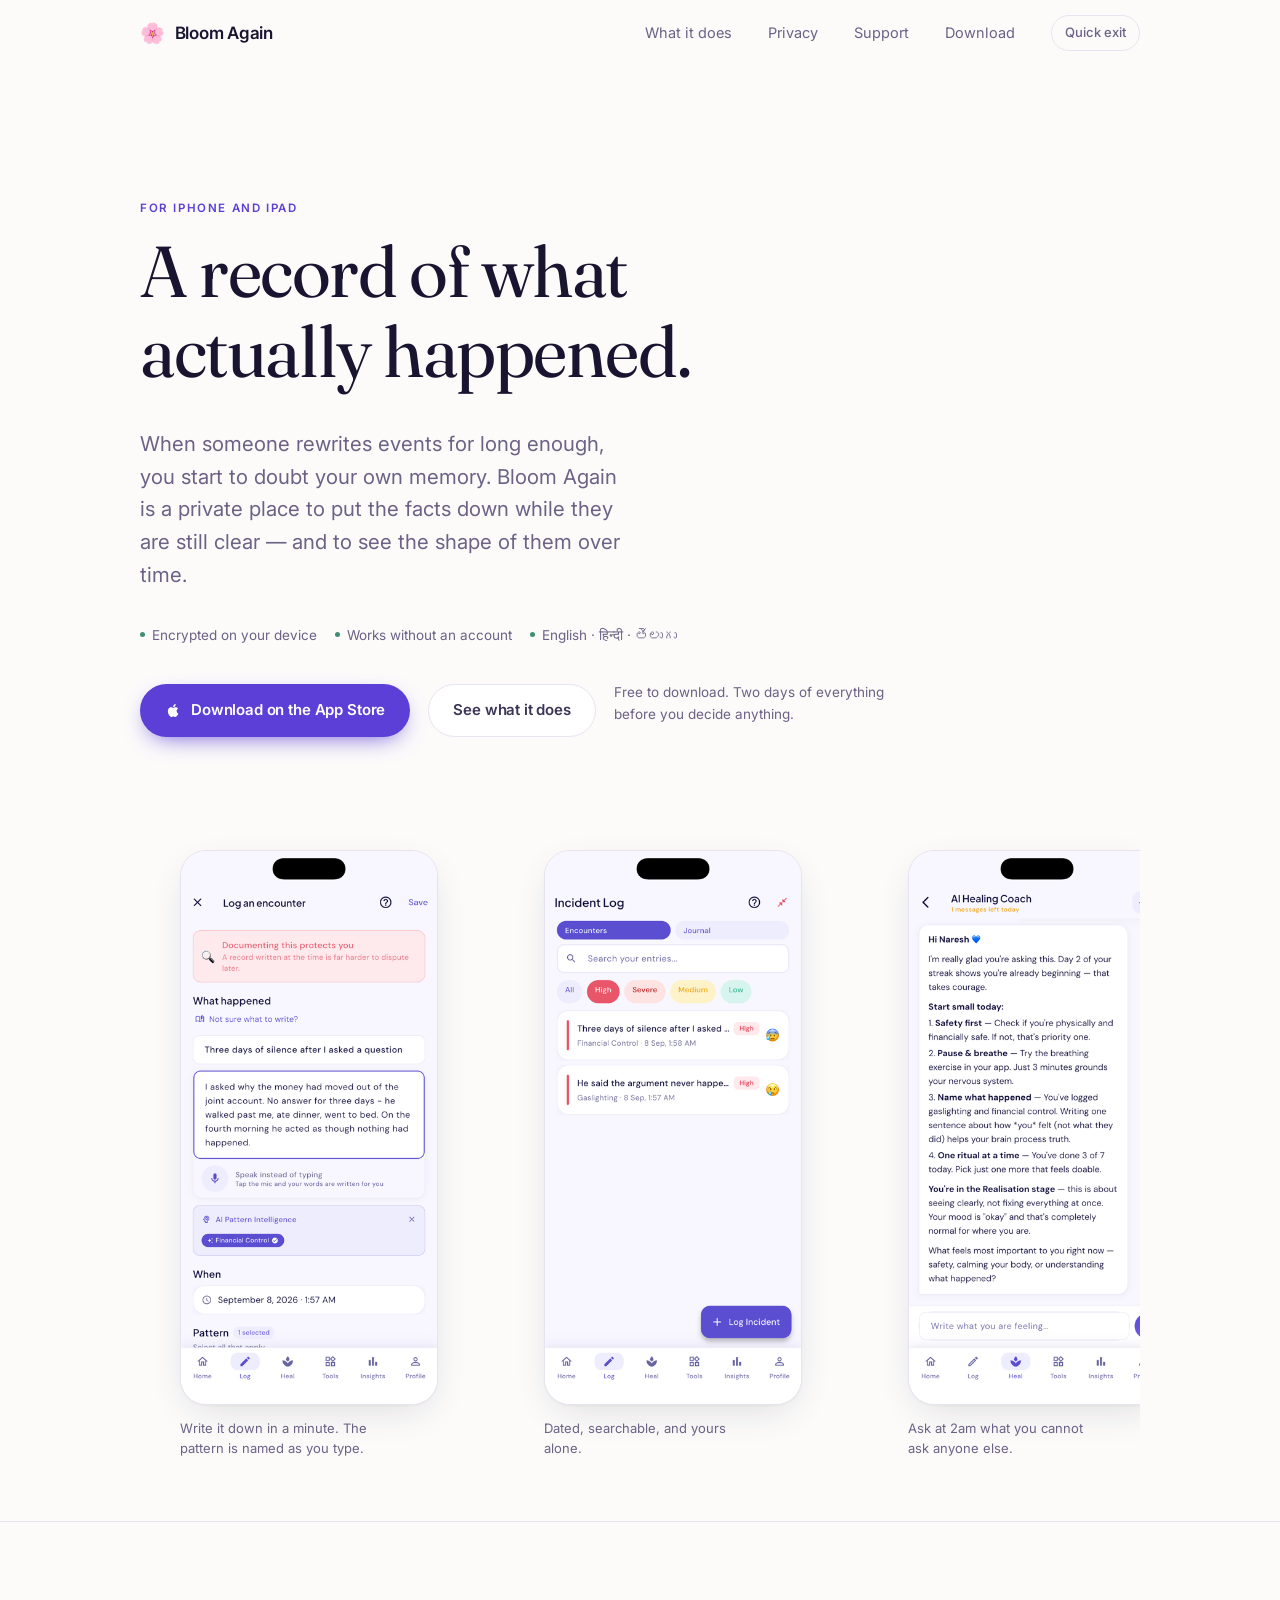
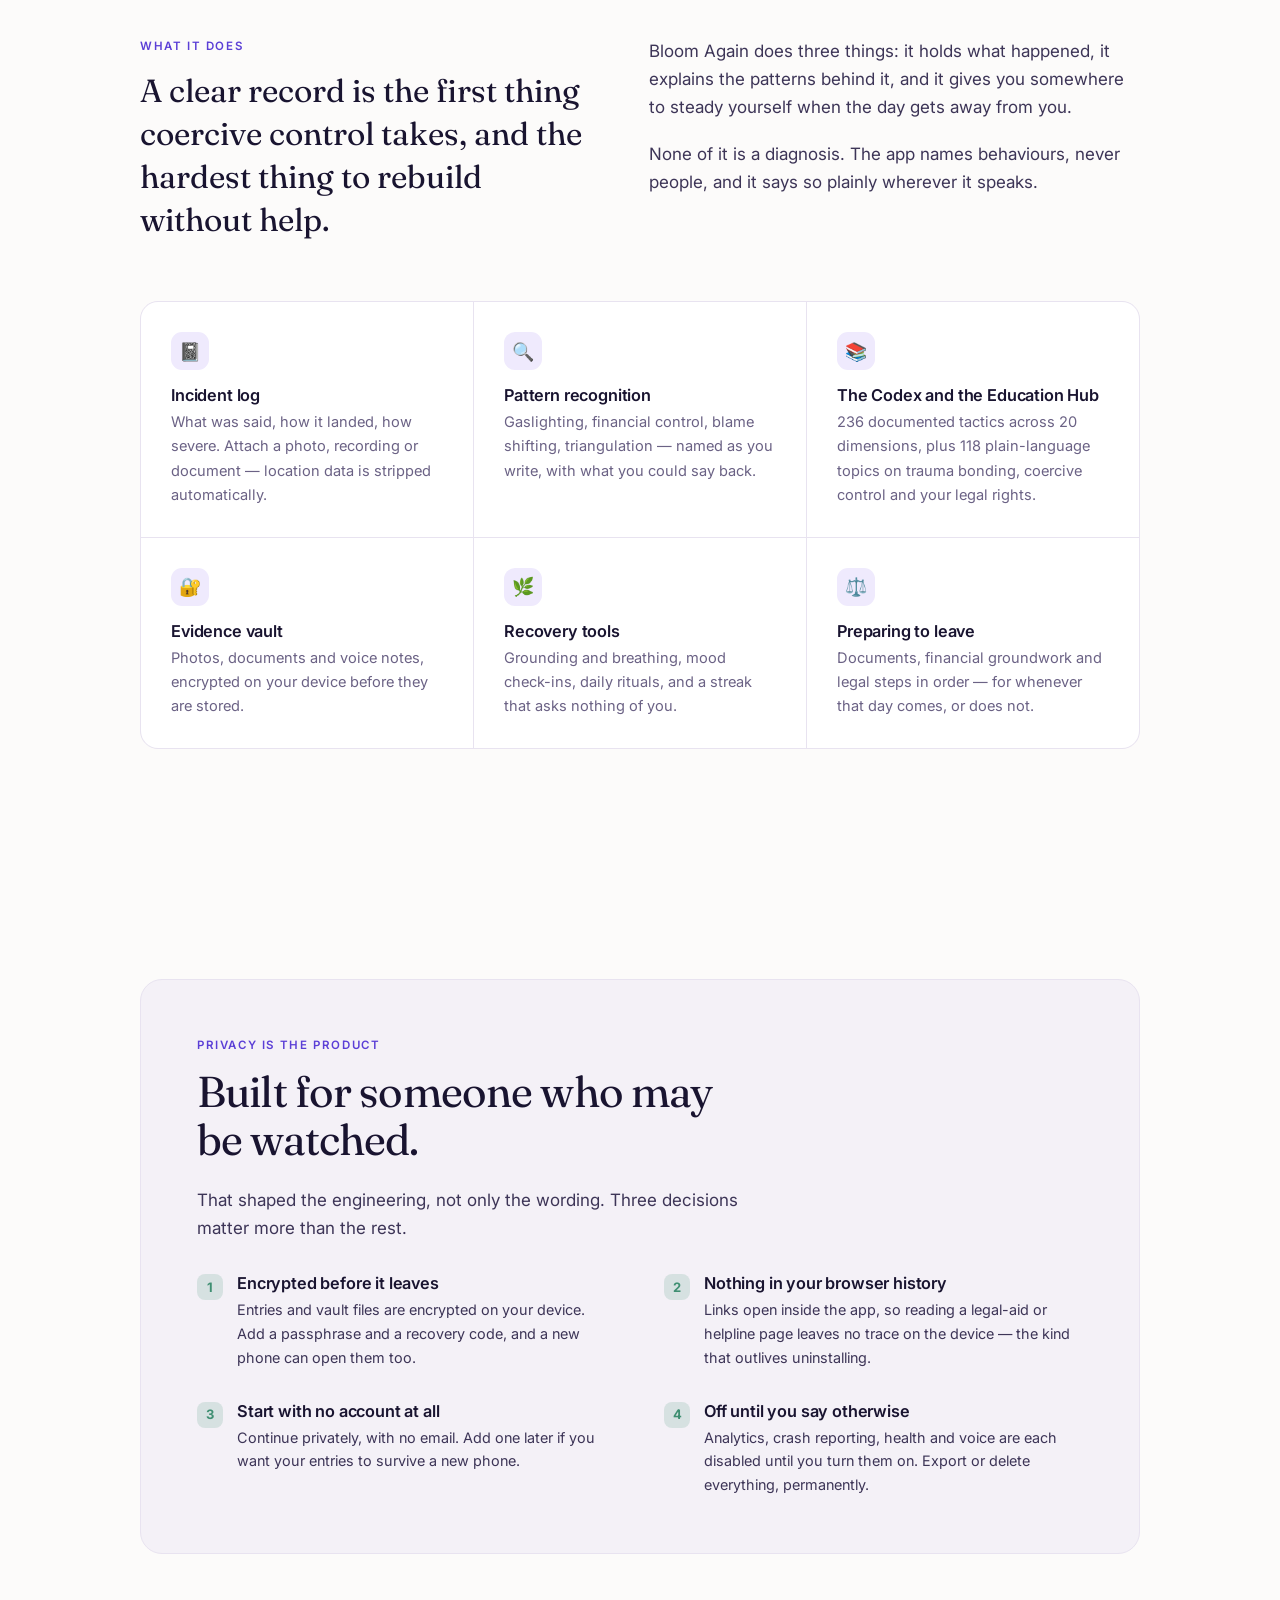
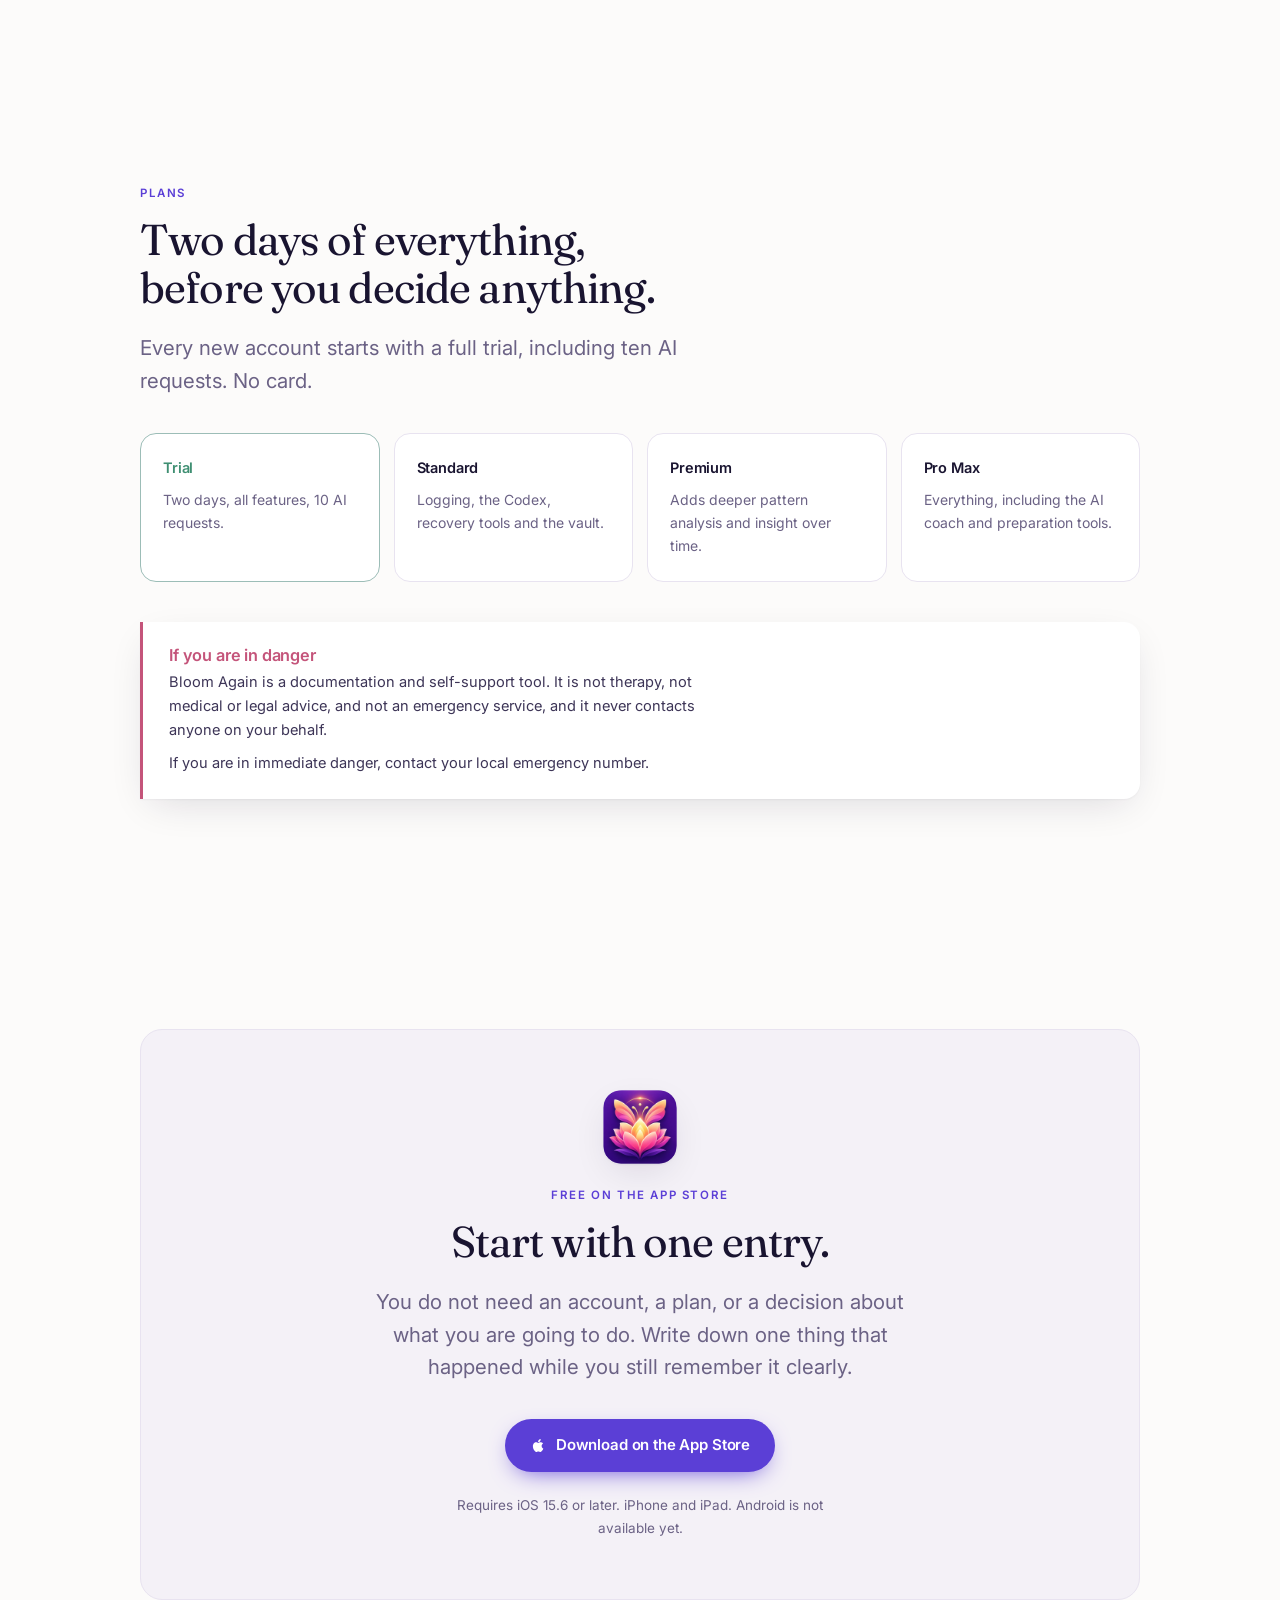
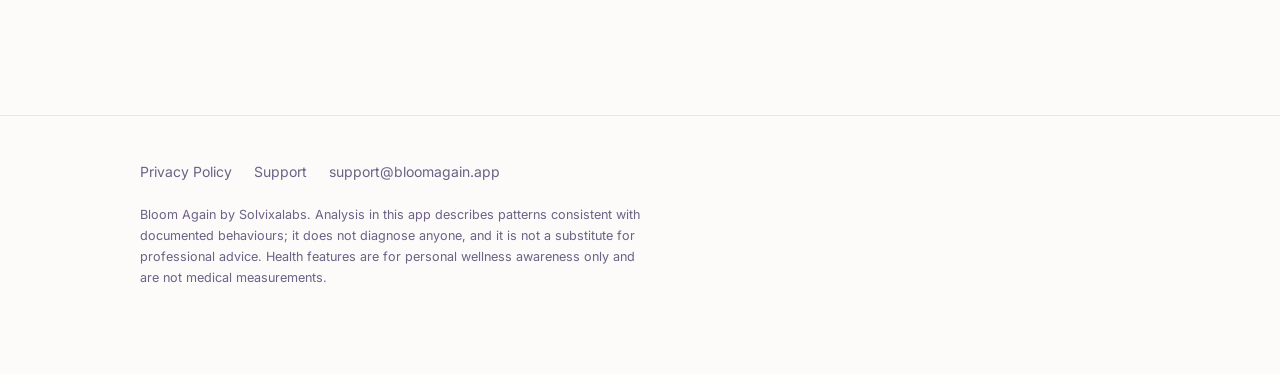
==== commit 04f65e63: "Give the site somewhere to send people, and something to show when shared The landing page had no li" ====
--- a/index.html
+++ b/index.html
@@ -3,10 +3,33 @@
 <meta charset="utf-8">
 <meta name="viewport" content="width=device-width,initial-scale=1">
 <title>Bloom Again — a private record of what actually happened</title>
-<meta name="description" content="A private space to document, understand and recover from an emotionally abusive relationship. Encrypted on your device. iPhone and iPad.">
-<meta property="og:title" content="Bloom Again">
-<meta property="og:description" content="A private record of what actually happened.">
-<meta name="theme-color" content="#17132b">
+<meta name="description" content="A private space to document, understand and recover from an emotionally abusive or controlling relationship. Encrypted on your device. Free on iPhone and iPad.">
+<link rel="canonical" href="https://bloomagain.app/">
+
+<meta property="og:type" content="website">
+<meta property="og:url" content="https://bloomagain.app/">
+<meta property="og:site_name" content="Bloom Again">
+<meta property="og:title" content="Bloom Again — a record of what actually happened">
+<meta property="og:description" content="A private place to put the facts down while they are still clear, and to see the shape of them over time. Encrypted on your device.">
+<meta property="og:image" content="https://bloomagain.app/img/social-card.jpg">
+<meta property="og:image:width" content="1200">
+<meta property="og:image:height" content="630">
+<meta property="og:image:alt" content="The Bloom Again app icon beside the words: a record of what actually happened.">
+<meta name="twitter:card" content="summary_large_image">
+<meta name="twitter:title" content="Bloom Again — a record of what actually happened">
+<meta name="twitter:description" content="A private place to put the facts down while they are still clear. Encrypted on your device.">
+<meta name="twitter:image" content="https://bloomagain.app/img/social-card.jpg">
+
+<!-- Safari on iOS offers "Open in App Store" from this, which is the shortest
+     path from a link someone was sent to the thing it is about. -->
+<meta name="apple-itunes-app" content="app-id=6793663067">
+
+<link rel="icon" href="img/icon-32.png" sizes="32x32" type="image/png">
+<link rel="icon" href="img/icon-192.png" sizes="192x192" type="image/png">
+<link rel="apple-touch-icon" href="img/icon-180.png">
+<link rel="manifest" href="site.webmanifest">
+<meta name="theme-color" content="#fcfbfa" media="(prefers-color-scheme: light)">
+<meta name="theme-color" content="#120f22" media="(prefers-color-scheme: dark)">
 <link rel="preconnect" href="https://fonts.googleapis.com">
 <link rel="preconnect" href="https://fonts.gstatic.com" crossorigin>
 <link href="https://fonts.googleapis.com/css2?family=Fraunces:opsz,wght@9..144,300;9..144,400;9..144,500&family=Inter:wght@400;500;600&display=swap" rel="stylesheet">
@@ -34,7 +57,7 @@
 html{-webkit-text-size-adjust:100%; scroll-behavior:smooth}
 @media (prefers-reduced-motion:reduce){html{scroll-behavior:auto}}
 body{
-  margin:0; background:var(--bg); color:var(--ink);
+  margin:0; background:var(--bg); color:var(--ink); overflow-x:hidden;
   font-family:var(--sans); font-size:17px; line-height:1.65;
   -webkit-font-smoothing:antialiased; text-rendering:optimizeLegibility;
 }
@@ -63,6 +86,13 @@
   padding:6px 13px; margin-left:22px; transition:.2s;
 }
 .exit:hover{border-color:var(--rose); color:var(--rose)}
+/* Below ~640px the section links plus the exit button no longer fit the bar
+   and push the whole document sideways. The exit button is the one control
+   that must survive at every width, so the links go and it stays. */
+@media(max-width:640px){
+  nav a.lnk{display:none}
+  .exit{margin-left:auto}
+}
 
 /* ── type ────────────────────────────────────────────── */
 h1,h2,h3{font-family:var(--serif); font-weight:400; letter-spacing:-.02em; line-height:1.12}
@@ -76,6 +106,43 @@
   color:var(--violet); margin:0 0 1.1em;
 }
 
+/* ── buttons ─────────────────────────────────────────── */
+.cta{display:flex; flex-wrap:wrap; align-items:center; gap:14px 18px; margin-top:2.2rem}
+.btn{
+  display:inline-flex; align-items:center; gap:9px;
+  font:inherit; font-size:15px; font-weight:600; letter-spacing:-.01em;
+  text-decoration:none; border-radius:999px; padding:13px 24px;
+  border:1px solid transparent; transition:transform .2s, box-shadow .2s, background .2s;
+}
+.btn svg{width:17px; height:17px; flex:none}
+.btn-primary{background:var(--violet); color:#fff; box-shadow:0 8px 24px -10px var(--violet)}
+.btn-primary:hover{transform:translateY(-1px); box-shadow:0 12px 30px -10px var(--violet)}
+@media (prefers-color-scheme:dark){.btn-primary{color:#151029}}
+.btn-ghost{border-color:var(--line); color:var(--ink-2); background:var(--card)}
+.btn-ghost:hover{border-color:var(--violet); color:var(--violet)}
+@media (prefers-reduced-motion:reduce){.btn{transition:none} .btn-primary:hover{transform:none}}
+.cta .note{font-size:13.5px; color:var(--muted); max-width:30ch}
+/* At phone width a pill with an icon and five words wraps mid-phrase around
+   the icon; full-width centred buttons read better than a ragged pill. */
+@media(max-width:480px){
+  .cta{gap:10px}
+  .cta .btn{width:100%; justify-content:center}
+  .cta .note{max-width:none; margin-top:.4rem}
+}
+
+/* closing download band */
+.band{
+  background:var(--bg-2); border:1px solid var(--line); border-radius:22px;
+  padding:clamp(34px,5vw,60px); text-align:center;
+}
+.band h2{margin-inline:auto; max-width:18ch}
+.band p{margin-inline:auto}
+.band .cta{justify-content:center}
+.band .icon{
+  width:74px; height:74px; border-radius:18px; display:block;
+  margin:0 auto 22px; box-shadow:var(--shadow);
+}
+
 /* ── hero ────────────────────────────────────────────── */
 header.hero{position:relative; padding:clamp(64px,11vw,132px) 0 0; overflow:hidden}
 header.hero::before{
@@ -99,7 +166,10 @@
 .gallery::-webkit-scrollbar{display:none}
 .shot{flex:0 0 auto; width:clamp(200px,23vw,258px); scroll-snap-align:center}
 .shot img{
-  display:block; width:100%; border-radius:26px;
+  /* width/height attributes carry the aspect ratio so the gallery does not
+     reflow when the shots load; height:auto keeps them from being used as
+     a literal pixel height. */
+  display:block; width:100%; height:auto; border-radius:26px;
   border:1px solid var(--line); background:var(--card);
   box-shadow:var(--shadow);
 }
@@ -177,6 +247,28 @@
 @media (prefers-reduced-motion:reduce){.rv{opacity:1; transform:none; transition:none}}
 :focus-visible{outline:2px solid var(--violet); outline-offset:3px; border-radius:4px}
 </style>
+<noscript><style>.rv{opacity:1; transform:none}</style></noscript>
+
+<script type="application/ld+json">
+{
+  "@context": "https://schema.org",
+  "@type": "MobileApplication",
+  "name": "Bloom Again",
+  "url": "https://bloomagain.app/",
+  "installUrl": "https://apps.apple.com/app/id6793663067",
+  "image": "https://bloomagain.app/img/icon-512.png",
+  "description": "A private space to document, understand and recover from an emotionally abusive or controlling relationship. Entries are encrypted on your device.",
+  "applicationCategory": "HealthApplication",
+  "operatingSystem": "iOS 15.6 or later",
+  "inLanguage": ["en", "hi", "te"],
+  "offers": {
+    "@type": "Offer",
+    "price": "0",
+    "priceCurrency": "USD",
+    "description": "Free to download, with a two-day trial of every feature and optional subscriptions."
+  }
+}
+</script>
 </head><body>
 
 <nav id="nav"><div class="wrap inner">
@@ -185,6 +277,7 @@
   <a class="lnk" href="#what">What it does</a>
   <a class="lnk" href="#privacy">Privacy</a>
   <a class="lnk" href="support.html">Support</a>
+  <a class="lnk" href="https://apps.apple.com/app/id6793663067">Download</a>
   <button class="exit" id="exit" title="Leaves this site immediately (Esc)">Quick exit</button>
 </div></nav>
 
@@ -200,14 +293,22 @@
     <span><i class="dot"></i> English · हिन्दी · తెలుగు</span>
   </div>
 
-  <div class="gallery">
-    <figure class="shot rv"><img src="img/01-ai-pattern-detection.png" alt="Logging an incident, with a pattern named alongside it" loading="lazy" decoding="async">
+  <div class="cta rv">
+    <a class="btn btn-primary" href="https://apps.apple.com/app/id6793663067">
+      <svg viewBox="0 0 24 24" fill="currentColor" aria-hidden="true"><path d="M16.4 12.7c0-2.3 1.9-3.4 2-3.5-1.1-1.6-2.8-1.8-3.4-1.8-1.4-.1-2.8.9-3.5.9s-1.8-.9-3-.8c-1.5 0-2.9.9-3.7 2.3-1.6 2.7-.4 6.8 1.1 9 .8 1.1 1.7 2.3 2.9 2.2 1.2 0 1.6-.7 3-.7s1.8.7 3 .7 2-1.1 2.8-2.2c.9-1.2 1.2-2.4 1.2-2.5 0 0-2.4-.9-2.4-3.6zM14.2 5.9c.6-.8 1-1.9.9-3-.9 0-2 .6-2.7 1.4-.6.7-1.1 1.8-.9 2.9 1 .1 2-.5 2.7-1.3z"/></svg> Download on the App Store</a>
+    <a class="btn btn-ghost" href="#what">See what it does</a>
+    <p class="note">Free to download. Two days of everything before you decide anything.</p>
+  </div>
+
+  <div class="gallery" tabindex="0" role="region"
+       aria-label="Screenshots of Bloom Again, scrollable sideways">
+    <figure class="shot rv"><img src="img/01-ai-pattern-detection.png" alt="Logging an incident, with a pattern named alongside it" width="416" height="900" loading="lazy" decoding="async">
       <figcaption>Write it down in a minute. The pattern is named as you type.</figcaption></figure>
-    <figure class="shot rv"><img src="img/03-incident-log.png" alt="The incident log over time" loading="lazy" decoding="async">
+    <figure class="shot rv"><img src="img/03-incident-log.png" alt="The incident log over time" width="416" height="900" loading="lazy" decoding="async">
       <figcaption>Dated, searchable, and yours alone.</figcaption></figure>
-    <figure class="shot rv"><img src="img/07-ai-coach.png" alt="The AI coach" loading="lazy" decoding="async">
+    <figure class="shot rv"><img src="img/07-ai-coach.png" alt="The AI coach" width="416" height="900" loading="lazy" decoding="async">
       <figcaption>Ask at 2am what you cannot ask anyone else.</figcaption></figure>
-    <figure class="shot rv"><img src="img/06-recovery-tools.png" alt="Recovery tools" loading="lazy" decoding="async">
+    <figure class="shot rv"><img src="img/06-recovery-tools.png" alt="Recovery tools" width="416" height="900" loading="lazy" decoding="async">
       <figcaption>Grounding for the moments thinking clearly is not an option.</figcaption></figure>
   </div>
 </div></header>
@@ -235,8 +336,8 @@
       <p>What was said, how it landed, how severe. Attach a photo, recording or document — location data is stripped automatically.</p></div>
     <div class="cell"><div class="ic">🔍</div><h3>Pattern recognition</h3>
       <p>Gaslighting, financial control, blame shifting, triangulation — named as you write, with what you could say back.</p></div>
-    <div class="cell"><div class="ic">📚</div><h3>The Codex</h3>
-      <p>236 documented tactics across 20 dimensions, cross-referenced from your own entries.</p></div>
+    <div class="cell"><div class="ic">📚</div><h3>The Codex and the Education Hub</h3>
+      <p>236 documented tactics across 20 dimensions, plus 118 plain-language topics on trauma bonding, coercive control and your legal rights.</p></div>
     <div class="cell"><div class="ic">🔐</div><h3>Evidence vault</h3>
       <p>Photos, documents and voice notes, encrypted on your device before they are stored.</p></div>
     <div class="cell"><div class="ic">🌿</div><h3>Recovery tools</h3>
@@ -283,6 +384,21 @@
     <p>If you are in immediate danger, contact your local emergency number.</p>
   </div>
 </div></section>
+
+<section id="get"><div class="wrap"><div class="band rv">
+  <img class="icon" src="img/icon-192.png" alt="" width="192" height="192" loading="lazy" decoding="async">
+  <p class="eyebrow">Free on the App Store</p>
+  <h2>Start with one entry.</h2>
+  <p class="lede">You do not need an account, a plan, or a decision about what
+  you are going to do. Write down one thing that happened while you still
+  remember it clearly.</p>
+  <div class="cta">
+    <a class="btn btn-primary" href="https://apps.apple.com/app/id6793663067">
+      <svg viewBox="0 0 24 24" fill="currentColor" aria-hidden="true"><path d="M16.4 12.7c0-2.3 1.9-3.4 2-3.5-1.1-1.6-2.8-1.8-3.4-1.8-1.4-.1-2.8.9-3.5.9s-1.8-.9-3-.8c-1.5 0-2.9.9-3.7 2.3-1.6 2.7-.4 6.8 1.1 9 .8 1.1 1.7 2.3 2.9 2.2 1.2 0 1.6-.7 3-.7s1.8.7 3 .7 2-1.1 2.8-2.2c.9-1.2 1.2-2.4 1.2-2.5 0 0-2.4-.9-2.4-3.6zM14.2 5.9c.6-.8 1-1.9.9-3-.9 0-2 .6-2.7 1.4-.6.7-1.1 1.8-.9 2.9 1 .1 2-.5 2.7-1.3z"/></svg> Download on the App Store</a>
+  </div>
+  <p class="note" style="margin:1.4rem auto 0; font-size:13.5px; color:var(--muted); max-width:42ch">
+    Requires iOS 15.6 or later. iPhone and iPad. Android is not available yet.</p>
+</div></div></section>
 
 <footer><div class="wrap">
   <div class="fl">
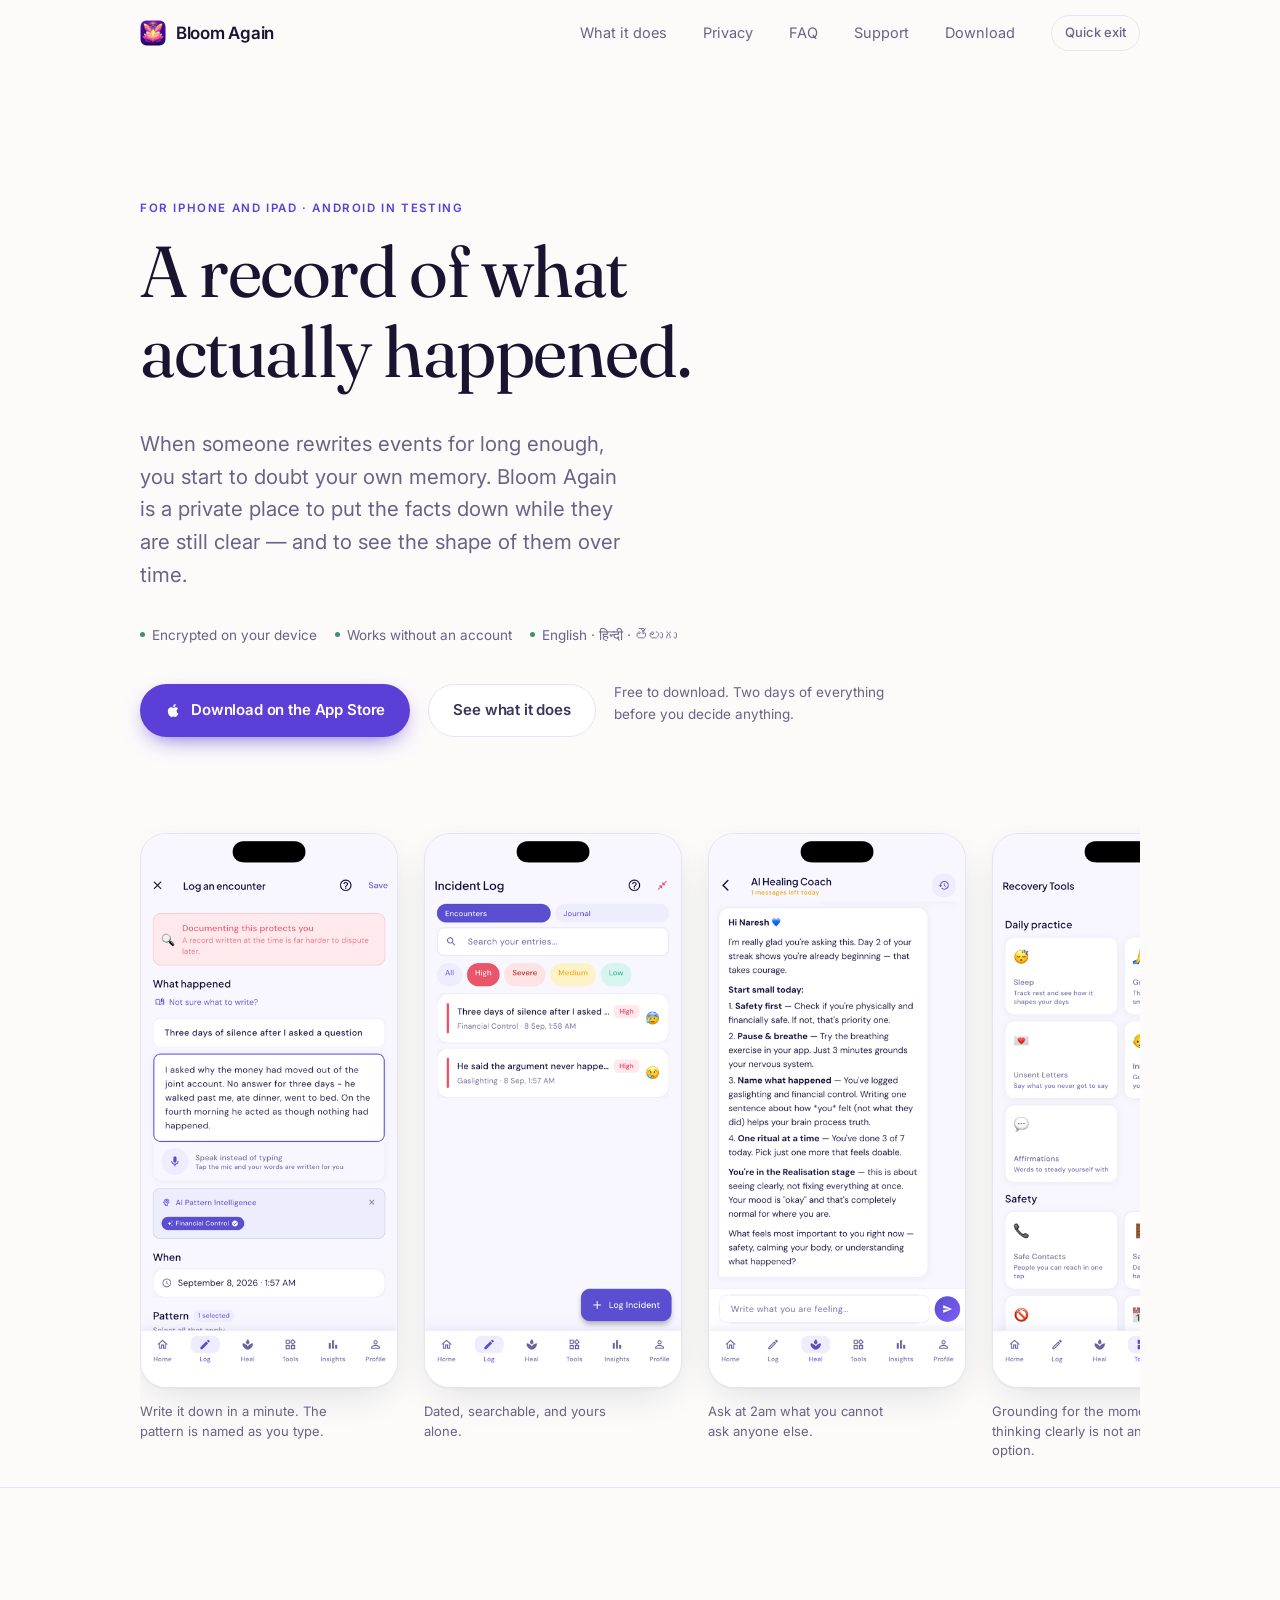
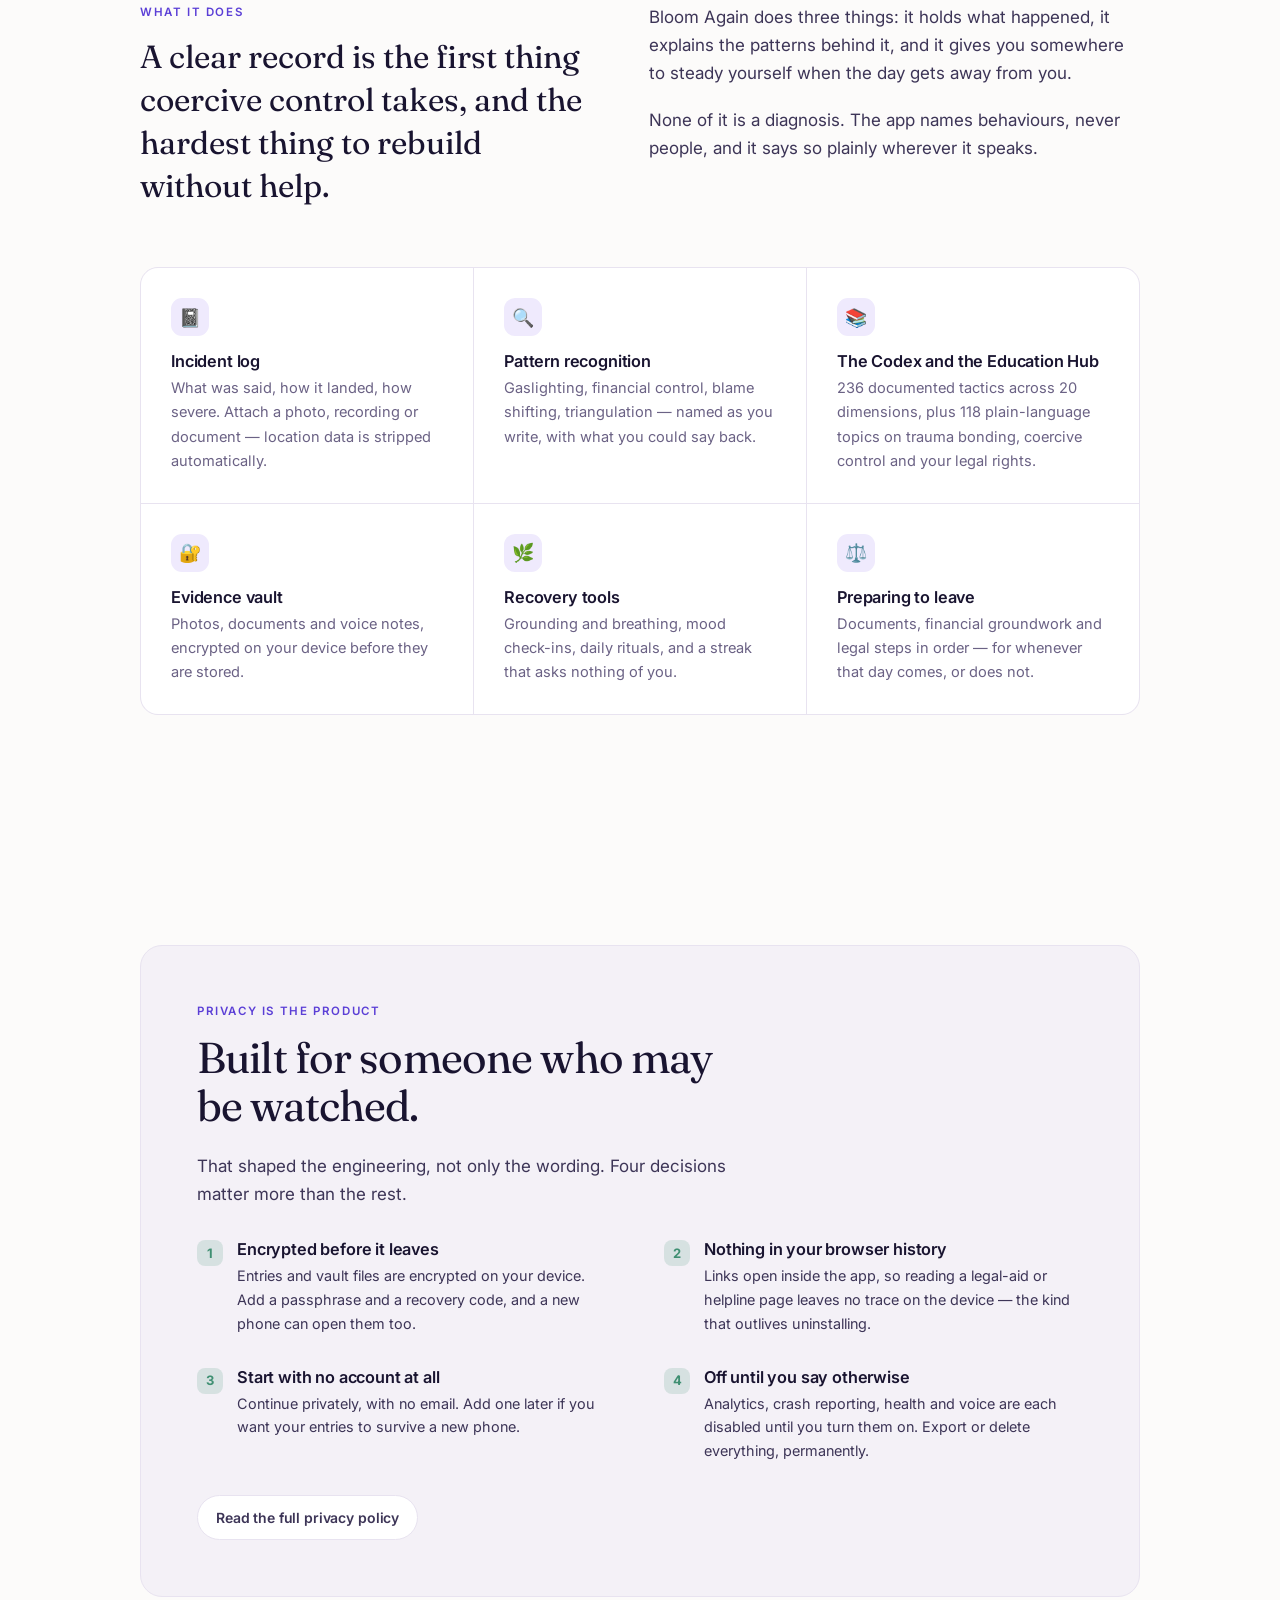
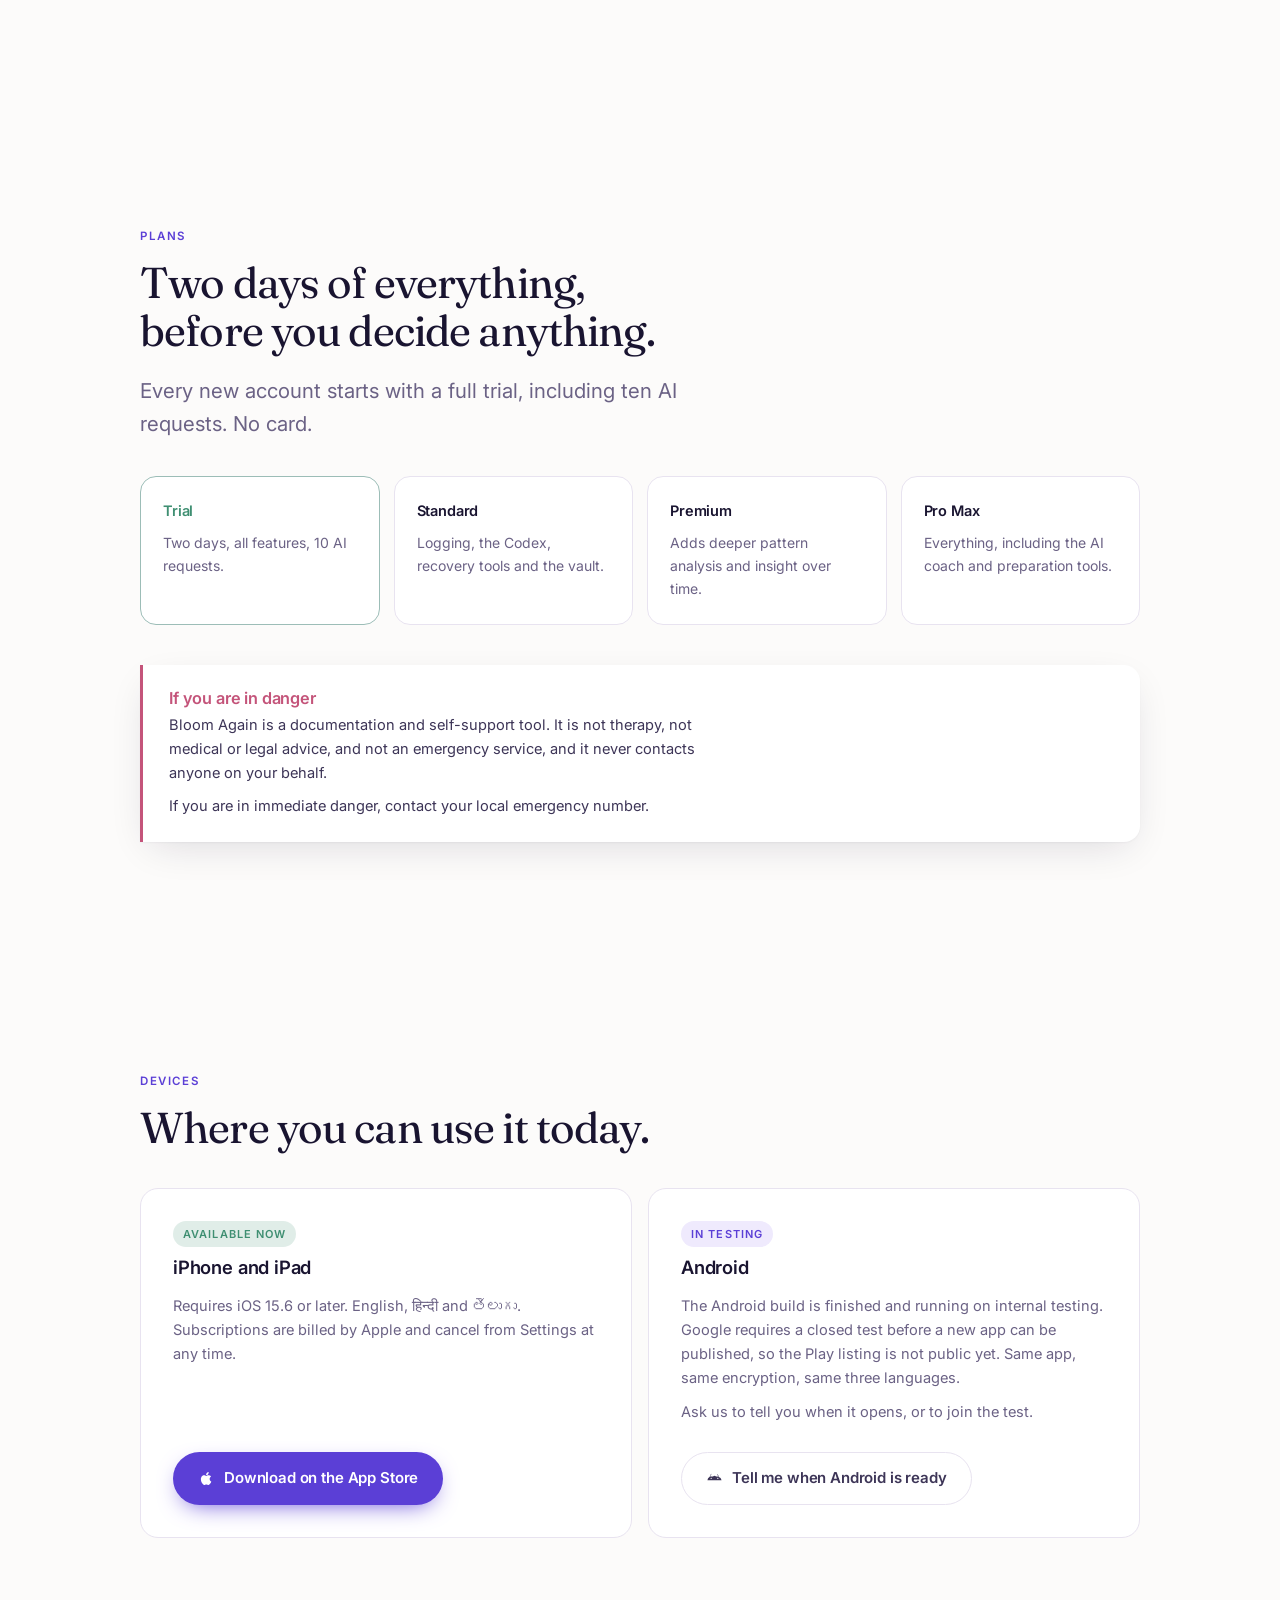
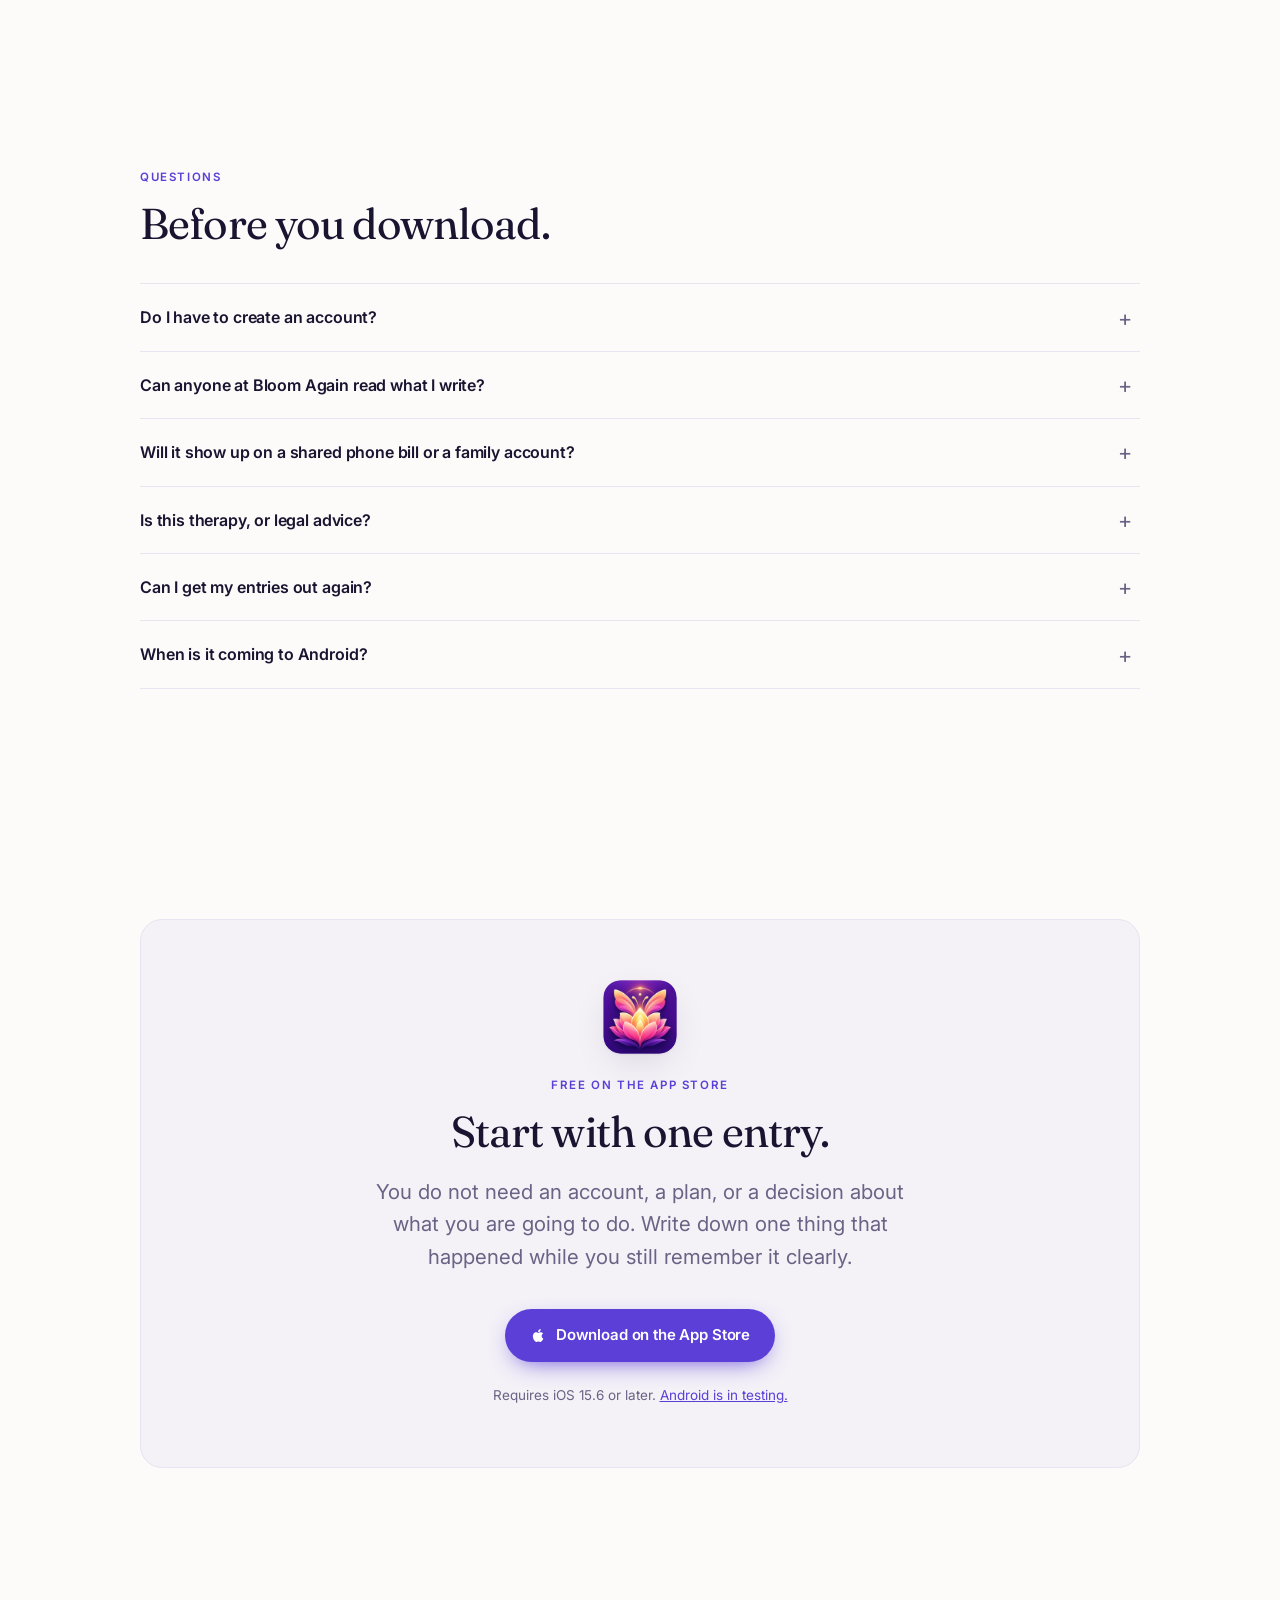
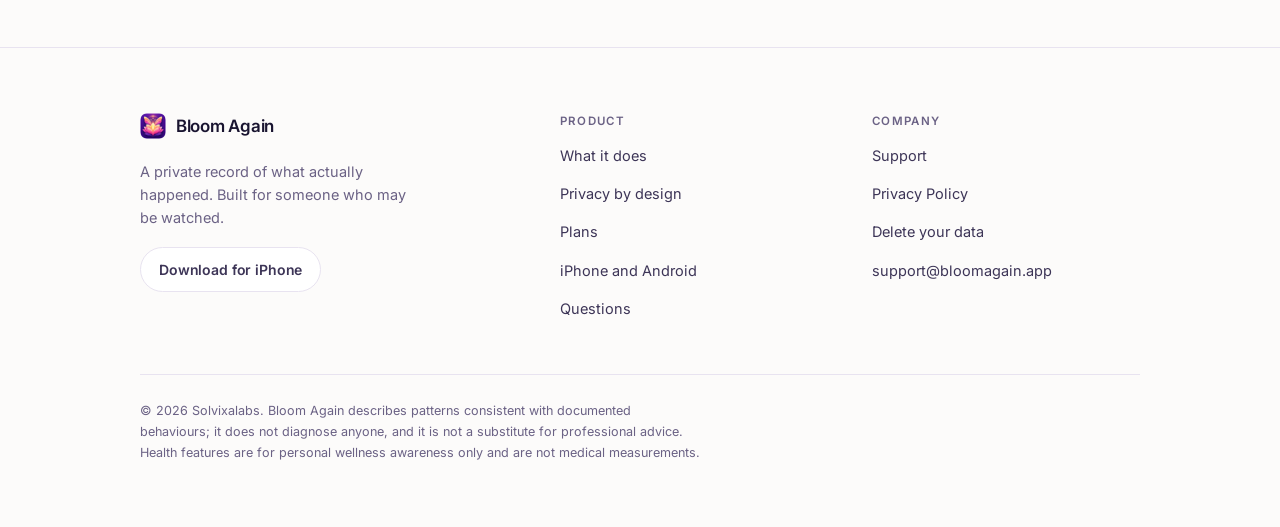
==== commit c8b8d722: "Stop the three pages drifting, and say where Android actually is Support and privacy were orphans. T" ====
--- a/index.html
+++ b/index.html
@@ -30,117 +30,23 @@
 <link rel="manifest" href="site.webmanifest">
 <meta name="theme-color" content="#fcfbfa" media="(prefers-color-scheme: light)">
 <meta name="theme-color" content="#120f22" media="(prefers-color-scheme: dark)">
+
 <link rel="preconnect" href="https://fonts.googleapis.com">
 <link rel="preconnect" href="https://fonts.gstatic.com" crossorigin>
 <link href="https://fonts.googleapis.com/css2?family=Fraunces:opsz,wght@9..144,300;9..144,400;9..144,500&family=Inter:wght@400;500;600&display=swap" rel="stylesheet">
+<link rel="stylesheet" href="site.css">
 <style>
-:root{
-  --ink:#191430; --ink-2:#3d3557; --muted:#6b6285;
-  --bg:#fcfbfa; --bg-2:#f4f1f7; --card:#ffffff; --line:#e8e3f0;
-  --violet:#5b3fd6; --violet-soft:#efeafd;
-  --sage:#3f8f72; --rose:#c4547a;
-  --shadow:0 1px 2px rgba(25,20,48,.04), 0 12px 40px -12px rgba(25,20,48,.16);
-  --serif:"Fraunces",Georgia,serif;
-  --sans:"Inter",-apple-system,BlinkMacSystemFont,"Segoe UI",sans-serif;
-  --measure:34rem;
-}
-@media (prefers-color-scheme:dark){
-  :root{
-    --ink:#f0edf8; --ink-2:#cdc6e0; --muted:#9a92b4;
-    --bg:#120f22; --bg-2:#191430; --card:#1d1836; --line:#302849;
-    --violet:#b3a1ff; --violet-soft:#241d42;
-    --sage:#6fc4a3; --rose:#f08aa8;
-    --shadow:0 1px 2px rgba(0,0,0,.3), 0 18px 50px -14px rgba(0,0,0,.6);
-  }
-}
-*,*::before,*::after{box-sizing:border-box}
-html{-webkit-text-size-adjust:100%; scroll-behavior:smooth}
-@media (prefers-reduced-motion:reduce){html{scroll-behavior:auto}}
-body{
-  margin:0; background:var(--bg); color:var(--ink); overflow-x:hidden;
-  font-family:var(--sans); font-size:17px; line-height:1.65;
-  -webkit-font-smoothing:antialiased; text-rendering:optimizeLegibility;
-}
-.wrap{max-width:1080px; margin-inline:auto; padding-inline:clamp(20px,5vw,40px)}
-a{color:inherit}
-
-/* ── nav ─────────────────────────────────────────────── */
-nav{
-  position:sticky; top:0; z-index:50;
-  backdrop-filter:saturate(1.6) blur(14px);
-  -webkit-backdrop-filter:saturate(1.6) blur(14px);
-  background:color-mix(in srgb, var(--bg) 82%, transparent);
-  border-bottom:1px solid transparent; transition:border-color .3s;
-}
-nav.scrolled{border-bottom-color:var(--line)}
-nav .inner{display:flex; align-items:center; gap:14px; height:66px}
-.brand{display:flex; align-items:center; gap:10px; text-decoration:none; font-weight:600; letter-spacing:-.015em}
-.brand .glyph{font-size:20px; line-height:1}
-nav .sp{flex:1}
-nav a.lnk{color:var(--muted); text-decoration:none; font-size:14.5px; margin-left:22px; transition:color .2s}
-nav a.lnk:hover{color:var(--ink)}
-.exit{
-  font:inherit; font-size:13px; font-weight:500; cursor:pointer;
-  color:var(--muted); background:transparent;
-  border:1px solid var(--line); border-radius:999px;
-  padding:6px 13px; margin-left:22px; transition:.2s;
-}
-.exit:hover{border-color:var(--rose); color:var(--rose)}
-/* Below ~640px the section links plus the exit button no longer fit the bar
-   and push the whole document sideways. The exit button is the one control
-   that must survive at every width, so the links go and it stays. */
-@media(max-width:640px){
-  nav a.lnk{display:none}
-  .exit{margin-left:auto}
-}
-
-/* ── type ────────────────────────────────────────────── */
+/* Landing page only. Shared tokens, nav, buttons and footer are in site.css. */
+
 h1,h2,h3{font-family:var(--serif); font-weight:400; letter-spacing:-.02em; line-height:1.12}
 h1{font-size:clamp(2.6rem,6.4vw,4.5rem); margin:0 0 .5em; max-width:15ch}
 h2{font-size:clamp(1.9rem,3.6vw,2.7rem); margin:0 0 .45em; max-width:20ch}
 h3{font-family:var(--sans); font-size:1.02rem; font-weight:600; letter-spacing:-.01em; margin:0 0 .35em}
-p{margin:0 0 1.1em; max-width:var(--measure); color:var(--ink-2)}
+p{margin:0 0 1.1em; max-width:34rem; color:var(--ink-2)}
 .lede{font-size:clamp(1.08rem,1.9vw,1.28rem); color:var(--muted); line-height:1.6}
 .eyebrow{
   font-size:11.5px; font-weight:600; letter-spacing:.14em; text-transform:uppercase;
   color:var(--violet); margin:0 0 1.1em;
-}
-
-/* ── buttons ─────────────────────────────────────────── */
-.cta{display:flex; flex-wrap:wrap; align-items:center; gap:14px 18px; margin-top:2.2rem}
-.btn{
-  display:inline-flex; align-items:center; gap:9px;
-  font:inherit; font-size:15px; font-weight:600; letter-spacing:-.01em;
-  text-decoration:none; border-radius:999px; padding:13px 24px;
-  border:1px solid transparent; transition:transform .2s, box-shadow .2s, background .2s;
-}
-.btn svg{width:17px; height:17px; flex:none}
-.btn-primary{background:var(--violet); color:#fff; box-shadow:0 8px 24px -10px var(--violet)}
-.btn-primary:hover{transform:translateY(-1px); box-shadow:0 12px 30px -10px var(--violet)}
-@media (prefers-color-scheme:dark){.btn-primary{color:#151029}}
-.btn-ghost{border-color:var(--line); color:var(--ink-2); background:var(--card)}
-.btn-ghost:hover{border-color:var(--violet); color:var(--violet)}
-@media (prefers-reduced-motion:reduce){.btn{transition:none} .btn-primary:hover{transform:none}}
-.cta .note{font-size:13.5px; color:var(--muted); max-width:30ch}
-/* At phone width a pill with an icon and five words wraps mid-phrase around
-   the icon; full-width centred buttons read better than a ragged pill. */
-@media(max-width:480px){
-  .cta{gap:10px}
-  .cta .btn{width:100%; justify-content:center}
-  .cta .note{max-width:none; margin-top:.4rem}
-}
-
-/* closing download band */
-.band{
-  background:var(--bg-2); border:1px solid var(--line); border-radius:22px;
-  padding:clamp(34px,5vw,60px); text-align:center;
-}
-.band h2{margin-inline:auto; max-width:18ch}
-.band p{margin-inline:auto}
-.band .cta{justify-content:center}
-.band .icon{
-  width:74px; height:74px; border-radius:18px; display:block;
-  margin:0 auto 22px; box-shadow:var(--shadow);
 }
 
 /* ── hero ────────────────────────────────────────────── */
@@ -164,11 +70,11 @@
   scrollbar-width:none;
 }
 .gallery::-webkit-scrollbar{display:none}
-.shot{flex:0 0 auto; width:clamp(200px,23vw,258px); scroll-snap-align:center}
+.shot{flex:0 0 auto; width:clamp(200px,23vw,258px); scroll-snap-align:center; margin:0}
 .shot img{
   /* width/height attributes carry the aspect ratio so the gallery does not
-     reflow when the shots load; height:auto keeps them from being used as
-     a literal pixel height. */
+     reflow as the shots load; height:auto keeps them from being used as a
+     literal pixel height. */
   display:block; width:100%; height:auto; border-radius:26px;
   border:1px solid var(--line); background:var(--card);
   box-shadow:var(--shadow);
@@ -185,6 +91,9 @@
 .two{display:grid; gap:clamp(28px,5vw,64px); grid-template-columns:1fr}
 @media(min-width:840px){.two{grid-template-columns:0.95fr 1.05fr; align-items:start}}
 
+/* The grid paints its hairlines from the container background, so a row that
+   does not fill leaves a bare slab of --line. Keep the cell count a multiple
+   of both 2 and 3. */
 .grid{display:grid; gap:1px; background:var(--line); border:1px solid var(--line);
   border-radius:18px; overflow:hidden; grid-template-columns:1fr}
 @media(min-width:640px){.grid{grid-template-columns:1fr 1fr}}
@@ -225,6 +134,41 @@
 .plan.trial .name{color:var(--sage)}
 .plan p{margin:0; font-size:14px; color:var(--muted)}
 
+/* platforms */
+.plats{display:grid; gap:16px; grid-template-columns:1fr; margin-top:2.2rem}
+@media(min-width:720px){.plats{grid-template-columns:1fr 1fr}}
+.plat{
+  border:1px solid var(--line); border-radius:18px; background:var(--card);
+  padding:clamp(24px,3.5vw,32px); display:flex; flex-direction:column; gap:10px;
+}
+.plat .tag{
+  align-self:flex-start; font-size:11px; font-weight:600; letter-spacing:.1em;
+  text-transform:uppercase; padding:4px 10px; border-radius:999px;
+}
+.plat.live .tag{background:color-mix(in srgb,var(--sage) 16%,transparent); color:var(--sage)}
+.plat.soon .tag{background:var(--violet-soft); color:var(--violet)}
+.plat h3{font-size:1.15rem}
+.plat p{margin:0; font-size:14.6px; color:var(--muted)}
+.plat .cta{margin-top:auto; padding-top:18px}
+
+/* faq */
+.faq{margin-top:2.2rem; border-top:1px solid var(--line)}
+.faq details{border-bottom:1px solid var(--line)}
+.faq summary{
+  cursor:pointer; list-style:none; padding:20px 44px 20px 0; position:relative;
+  font-weight:600; font-size:16px; letter-spacing:-.01em; color:var(--ink);
+}
+.faq summary::-webkit-details-marker{display:none}
+.faq summary::after{
+  content:"+"; position:absolute; right:8px; top:50%; translate:0 -50%;
+  font-size:22px; font-weight:400; color:var(--muted); line-height:1;
+}
+.faq details[open] summary::after{content:"\2212"}
+.faq summary:hover{color:var(--violet)}
+.faq .a{padding:0 0 22px; max-width:62ch}
+.faq .a p{font-size:15.4px; margin:0 0 .8em}
+.faq .a p:last-child{margin:0}
+
 /* safety */
 .safety{
   border-left:3px solid var(--rose); background:var(--card);
@@ -235,17 +179,18 @@
 .safety p{font-size:14.6px; margin-bottom:.6em}
 .safety p:last-child{margin:0}
 
-footer{border-top:1px solid var(--line); padding:44px 0 72px; color:var(--muted); font-size:14px}
-footer .fl{display:flex; gap:22px; flex-wrap:wrap; margin-bottom:22px}
-footer a{text-decoration:none; transition:color .2s}
-footer a:hover{color:var(--violet)}
-.fine{font-size:12.6px; line-height:1.65; max-width:64ch; color:var(--muted)}
-
-/* reveal */
-.rv{opacity:0; transform:translateY(14px); transition:opacity .7s cubic-bezier(.2,.7,.3,1), transform .7s cubic-bezier(.2,.7,.3,1)}
-.rv.in{opacity:1; transform:none}
-@media (prefers-reduced-motion:reduce){.rv{opacity:1; transform:none; transition:none}}
-:focus-visible{outline:2px solid var(--violet); outline-offset:3px; border-radius:4px}
+/* closing download band */
+.band{
+  background:var(--bg-2); border:1px solid var(--line); border-radius:22px;
+  padding:clamp(34px,5vw,60px); text-align:center;
+}
+.band h2{margin-inline:auto; max-width:18ch}
+.band p{margin-inline:auto}
+.band .cta{justify-content:center}
+.band .icon{
+  width:74px; height:74px; border-radius:18px; display:block;
+  margin:0 auto 22px; box-shadow:var(--shadow);
+}
 </style>
 <noscript><style>.rv{opacity:1; transform:none}</style></noscript>
 
@@ -261,6 +206,7 @@
   "applicationCategory": "HealthApplication",
   "operatingSystem": "iOS 15.6 or later",
   "inLanguage": ["en", "hi", "te"],
+  "publisher": { "@type": "Organization", "name": "Solvixalabs" },
   "offers": {
     "@type": "Offer",
     "price": "0",
@@ -269,20 +215,81 @@
   }
 }
 </script>
+<script type="application/ld+json">
+{
+  "@context": "https://schema.org",
+  "@type": "FAQPage",
+  "mainEntity": [
+    {
+      "@type": "Question",
+      "name": "Do I have to create an account?",
+      "acceptedAnswer": {
+        "@type": "Answer",
+        "text": "No. Continue privately starts the app with no email and no password. The trade-off is real: an account that exists only on your phone cannot be recovered if the phone is lost — by you, or by us. You can add an email later from Profile → Secure your account."
+      }
+    },
+    {
+      "@type": "Question",
+      "name": "Can anyone at Bloom Again read what I write?",
+      "acceptedAnswer": {
+        "@type": "Answer",
+        "text": "No. Entries and vault files are encrypted on your device before they are stored, with a key that stays on the phone unless you add a passphrase to wrap it. No human reads your AI conversations either. The privacy policy sets out exactly what is collected and what never is."
+      }
+    },
+    {
+      "@type": "Question",
+      "name": "Will it show up on a shared phone bill or a family account?",
+      "acceptedAnswer": {
+        "@type": "Answer",
+        "text": "Purchases appear in the Apple account that paid for them, under the product name shown at checkout. If the device or the Apple account is shared with the person you are documenting, stay on the free tier and read the safety notes in Support first."
+      }
+    },
+    {
+      "@type": "Question",
+      "name": "Is this therapy, or legal advice?",
+      "acceptedAnswer": {
+        "@type": "Answer",
+        "text": "Neither. It is a documentation and self-support tool. It describes patterns consistent with documented behaviours; it does not diagnose anyone, and it is not a substitute for a professional. It never contacts anyone on your behalf."
+      }
+    },
+    {
+      "@type": "Question",
+      "name": "Can I get my entries out again?",
+      "acceptedAnswer": {
+        "@type": "Answer",
+        "text": "Yes. Export everything you have written at any time, and delete the account permanently from inside the app — including an account you started privately. How deletion works."
+      }
+    },
+    {
+      "@type": "Question",
+      "name": "When is it coming to Android?",
+      "acceptedAnswer": {
+        "@type": "Answer",
+        "text": "The build is done and on internal testing. Google requires a closed test to run before a new app can be published, so there is a fixed waiting period we cannot shorten. Email us and we will tell you the day it opens."
+      }
+    }
+  ]
+}
+</script>
 </head><body>
 
-<nav id="nav"><div class="wrap inner">
-  <a class="brand" href="/"><span class="glyph">🌸</span> Bloom Again</a>
+<a class="skip" href="#main">Skip to content</a>
+
+<nav class="site" id="nav"><div class="inner">
+  <a class="brand" href="/"><img src="img/icon-32.png" alt="" width="32" height="32"> Bloom Again</a>
   <span class="sp"></span>
   <a class="lnk" href="#what">What it does</a>
   <a class="lnk" href="#privacy">Privacy</a>
+  <a class="lnk" href="#faq">FAQ</a>
   <a class="lnk" href="support.html">Support</a>
-  <a class="lnk" href="https://apps.apple.com/app/id6793663067">Download</a>
-  <button class="exit" id="exit" title="Leaves this site immediately (Esc)">Quick exit</button>
+  <a class="lnk" href="#get">Download</a>
+  <button class="exit" title="Leaves this site immediately (Esc)">Quick exit</button>
 </div></nav>
 
+<main id="main">
+
 <header class="hero"><div class="wrap">
-  <p class="eyebrow rv">For iPhone and iPad</p>
+  <p class="eyebrow rv">For iPhone and iPad · Android in testing</p>
   <h1 class="rv">A record of what actually happened.</h1>
   <p class="lede rv">When someone rewrites events for long enough, you start to
   doubt your own memory. Bloom Again is a private place to put the facts down
@@ -295,7 +302,8 @@
 
   <div class="cta rv">
     <a class="btn btn-primary" href="https://apps.apple.com/app/id6793663067">
-      <svg viewBox="0 0 24 24" fill="currentColor" aria-hidden="true"><path d="M16.4 12.7c0-2.3 1.9-3.4 2-3.5-1.1-1.6-2.8-1.8-3.4-1.8-1.4-.1-2.8.9-3.5.9s-1.8-.9-3-.8c-1.5 0-2.9.9-3.7 2.3-1.6 2.7-.4 6.8 1.1 9 .8 1.1 1.7 2.3 2.9 2.2 1.2 0 1.6-.7 3-.7s1.8.7 3 .7 2-1.1 2.8-2.2c.9-1.2 1.2-2.4 1.2-2.5 0 0-2.4-.9-2.4-3.6zM14.2 5.9c.6-.8 1-1.9.9-3-.9 0-2 .6-2.7 1.4-.6.7-1.1 1.8-.9 2.9 1 .1 2-.5 2.7-1.3z"/></svg> Download on the App Store</a>
+      <svg viewBox="0 0 24 24" fill="currentColor" aria-hidden="true"><path d="M16.4 12.7c0-2.3 1.9-3.4 2-3.5-1.1-1.6-2.8-1.8-3.4-1.8-1.4-.1-2.8.9-3.5.9s-1.8-.9-3-.8c-1.5 0-2.9.9-3.7 2.3-1.6 2.7-.4 6.8 1.1 9 .8 1.1 1.7 2.3 2.9 2.2 1.2 0 1.6-.7 3-.7s1.8.7 3 .7 2-1.1 2.8-2.2c.9-1.2 1.2-2.4 1.2-2.5 0 0-2.4-.9-2.4-3.6zM14.2 5.9c.6-.8 1-1.9.9-3-.9 0-2 .6-2.7 1.4-.6.7-1.1 1.8-.9 2.9 1 .1 2-.5 2.7-1.3z"/></svg>
+      Download on the App Store</a>
     <a class="btn btn-ghost" href="#what">See what it does</a>
     <p class="note">Free to download. Two days of everything before you decide anything.</p>
   </div>
@@ -350,7 +358,7 @@
 <section id="privacy"><div class="wrap"><div class="panel rv">
   <p class="eyebrow">Privacy is the product</p>
   <h2>Built for someone who may be watched.</h2>
-  <p>That shaped the engineering, not only the wording. Three decisions matter
+  <p>That shaped the engineering, not only the wording. Four decisions matter
   more than the rest.</p>
 
   <ul class="list">
@@ -363,9 +371,10 @@
     <li><span class="k">4</span><div><h3>Off until you say otherwise</h3>
       <p>Analytics, crash reporting, health and voice are each disabled until you turn them on. Export or delete everything, permanently.</p></div></li>
   </ul>
+  <p style="margin:2rem 0 0"><a class="btn btn-ghost btn-sm" href="privacy.html">Read the full privacy policy</a></p>
 </div></div></section>
 
-<section><div class="wrap">
+<section id="plans"><div class="wrap">
   <p class="eyebrow rv">Plans</p>
   <h2 class="rv">Two days of everything, before you decide anything.</h2>
   <p class="lede rv" style="margin-bottom:2.2rem">Every new account starts with a full trial, including ten AI requests. No card.</p>
@@ -382,6 +391,90 @@
     not medical or legal advice, and not an emergency service, and it never
     contacts anyone on your behalf.</p>
     <p>If you are in immediate danger, contact your local emergency number.</p>
+  </div>
+</div></section>
+
+<section id="platforms"><div class="wrap">
+  <p class="eyebrow rv">Devices</p>
+  <h2 class="rv">Where you can use it today.</h2>
+  <div class="plats rv">
+    <div class="plat live">
+      <span class="tag">Available now</span>
+      <h3>iPhone and iPad</h3>
+      <p>Requires iOS 15.6 or later. English, हिन्दी and తెలుగు. Subscriptions
+      are billed by Apple and cancel from Settings at any time.</p>
+      <div class="cta">
+        <a class="btn btn-primary" href="https://apps.apple.com/app/id6793663067">
+          <svg viewBox="0 0 24 24" fill="currentColor" aria-hidden="true"><path d="M16.4 12.7c0-2.3 1.9-3.4 2-3.5-1.1-1.6-2.8-1.8-3.4-1.8-1.4-.1-2.8.9-3.5.9s-1.8-.9-3-.8c-1.5 0-2.9.9-3.7 2.3-1.6 2.7-.4 6.8 1.1 9 .8 1.1 1.7 2.3 2.9 2.2 1.2 0 1.6-.7 3-.7s1.8.7 3 .7 2-1.1 2.8-2.2c.9-1.2 1.2-2.4 1.2-2.5 0 0-2.4-.9-2.4-3.6zM14.2 5.9c.6-.8 1-1.9.9-3-.9 0-2 .6-2.7 1.4-.6.7-1.1 1.8-.9 2.9 1 .1 2-.5 2.7-1.3z"/></svg>
+          Download on the App Store</a>
+      </div>
+    </div>
+    <div class="plat soon">
+      <span class="tag">In testing</span>
+      <h3>Android</h3>
+      <p>The Android build is finished and running on internal testing. Google
+      requires a closed test before a new app can be published, so the Play
+      listing is not public yet. Same app, same encryption, same three
+      languages.</p>
+      <p>Ask us to tell you when it opens, or to join the test.</p>
+      <div class="cta">
+        <a class="btn btn-ghost" href="mailto:support@bloomagain.app?subject=Android%20early%20access">
+          <svg viewBox="0 0 24 24" fill="currentColor" aria-hidden="true"><path d="M17.6 9.5l-1.8-3.1a.4.4 0 01.1-.5.4.4 0 01.5.1l1.8 3.2A10.6 10.6 0 0112 8a10.6 10.6 0 01-6.2 1.2l1.8-3.2a.4.4 0 00-.1-.5.4.4 0 00-.5.1L5.2 9.5A6.4 6.4 0 002 14.6h20a6.4 6.4 0 00-4.4-5.1zM7.3 12.7a.8.8 0 11.8-.8.8.8 0 01-.8.8zm9.4 0a.8.8 0 11.8-.8.8.8 0 01-.8.8z"/></svg>
+          Tell me when Android is ready</a>
+      </div>
+    </div>
+  </div>
+</div></section>
+
+<section id="faq"><div class="wrap">
+  <p class="eyebrow rv">Questions</p>
+  <h2 class="rv">Before you download.</h2>
+  <div class="faq rv">
+    <details>
+      <summary>Do I have to create an account?</summary>
+      <div class="a"><p>No. <em>Continue privately</em> starts the app with no
+      email and no password. The trade-off is real: an account that exists only
+      on your phone cannot be recovered if the phone is lost — by you, or by
+      us. You can add an email later from Profile → Secure your account.</p></div>
+    </details>
+    <details>
+      <summary>Can anyone at Bloom Again read what I write?</summary>
+      <div class="a"><p>No. Entries and vault files are encrypted on your device
+      before they are stored, with a key that stays on the phone unless you add
+      a passphrase to wrap it. No human reads your AI conversations either. The
+      <a href="privacy.html">privacy policy</a> sets out exactly what is
+      collected and what never is.</p></div>
+    </details>
+    <details>
+      <summary>Will it show up on a shared phone bill or a family account?</summary>
+      <div class="a"><p>Purchases appear in the Apple account that paid for
+      them, under the product name shown at checkout. If the device or the
+      Apple account is shared with the person you are documenting, stay on the
+      free tier and read the safety notes in
+      <a href="support.html">Support</a> first.</p></div>
+    </details>
+    <details>
+      <summary>Is this therapy, or legal advice?</summary>
+      <div class="a"><p>Neither. It is a documentation and self-support tool. It
+      describes patterns consistent with documented behaviours; it does not
+      diagnose anyone, and it is not a substitute for a professional. It never
+      contacts anyone on your behalf.</p></div>
+    </details>
+    <details>
+      <summary>Can I get my entries out again?</summary>
+      <div class="a"><p>Yes. Export everything you have written at any time, and
+      delete the account permanently from inside the app — including an account
+      you started privately.
+      <a href="support.html#delete">How deletion works.</a></p></div>
+    </details>
+    <details>
+      <summary>When is it coming to Android?</summary>
+      <div class="a"><p>The build is done and on internal testing. Google
+      requires a closed test to run before a new app can be published, so there
+      is a fixed waiting period we cannot shorten.
+      <a href="mailto:support@bloomagain.app?subject=Android%20early%20access">Email
+      us</a> and we will tell you the day it opens.</p></div>
+    </details>
   </div>
 </div></section>
 
@@ -394,60 +487,50 @@
   remember it clearly.</p>
   <div class="cta">
     <a class="btn btn-primary" href="https://apps.apple.com/app/id6793663067">
-      <svg viewBox="0 0 24 24" fill="currentColor" aria-hidden="true"><path d="M16.4 12.7c0-2.3 1.9-3.4 2-3.5-1.1-1.6-2.8-1.8-3.4-1.8-1.4-.1-2.8.9-3.5.9s-1.8-.9-3-.8c-1.5 0-2.9.9-3.7 2.3-1.6 2.7-.4 6.8 1.1 9 .8 1.1 1.7 2.3 2.9 2.2 1.2 0 1.6-.7 3-.7s1.8.7 3 .7 2-1.1 2.8-2.2c.9-1.2 1.2-2.4 1.2-2.5 0 0-2.4-.9-2.4-3.6zM14.2 5.9c.6-.8 1-1.9.9-3-.9 0-2 .6-2.7 1.4-.6.7-1.1 1.8-.9 2.9 1 .1 2-.5 2.7-1.3z"/></svg> Download on the App Store</a>
-  </div>
-  <p class="note" style="margin:1.4rem auto 0; font-size:13.5px; color:var(--muted); max-width:42ch">
-    Requires iOS 15.6 or later. iPhone and iPad. Android is not available yet.</p>
+      <svg viewBox="0 0 24 24" fill="currentColor" aria-hidden="true"><path d="M16.4 12.7c0-2.3 1.9-3.4 2-3.5-1.1-1.6-2.8-1.8-3.4-1.8-1.4-.1-2.8.9-3.5.9s-1.8-.9-3-.8c-1.5 0-2.9.9-3.7 2.3-1.6 2.7-.4 6.8 1.1 9 .8 1.1 1.7 2.3 2.9 2.2 1.2 0 1.6-.7 3-.7s1.8.7 3 .7 2-1.1 2.8-2.2c.9-1.2 1.2-2.4 1.2-2.5 0 0-2.4-.9-2.4-3.6zM14.2 5.9c.6-.8 1-1.9.9-3-.9 0-2 .6-2.7 1.4-.6.7-1.1 1.8-.9 2.9 1 .1 2-.5 2.7-1.3z"/></svg>
+      Download on the App Store</a>
+  </div>
+  <p class="note" style="margin:1.4rem auto 0; font-size:13.5px; color:var(--muted); max-width:44ch">
+    Requires iOS 15.6 or later. <a href="#platforms" style="color:var(--violet)">Android is in testing.</a></p>
 </div></div></section>
 
-<footer><div class="wrap">
-  <div class="fl">
-    <a href="privacy.html">Privacy Policy</a>
-    <a href="support.html">Support</a>
-    <a href="mailto:support@bloomagain.app">support@bloomagain.app</a>
-  </div>
-  <p class="fine">Bloom Again by Solvixalabs. Analysis in this app describes
-  patterns consistent with documented behaviours; it does not diagnose anyone,
-  and it is not a substitute for professional advice. Health features are for
-  personal wellness awareness only and are not medical measurements.</p>
+</main>
+
+<footer class="site"><div class="wrap">
+  <div class="fgrid">
+    <div class="fbrand">
+      <a class="brand" href="/"><img src="img/icon-32.png" alt="" width="32" height="32"> Bloom Again</a>
+      <p>A private record of what actually happened. Built for someone who may
+      be watched.</p>
+      <a class="btn btn-ghost btn-sm" href="https://apps.apple.com/app/id6793663067">Download for iPhone</a>
+    </div>
+    <nav aria-label="Product">
+      <h4>Product</h4>
+      <ul>
+        <li><a href="#what">What it does</a></li>
+        <li><a href="#privacy">Privacy by design</a></li>
+        <li><a href="#plans">Plans</a></li>
+        <li><a href="#platforms">iPhone and Android</a></li>
+        <li><a href="#faq">Questions</a></li>
+      </ul>
+    </nav>
+    <nav aria-label="Company">
+      <h4>Company</h4>
+      <ul>
+        <li><a href="support.html">Support</a></li>
+        <li><a href="privacy.html">Privacy Policy</a></li>
+        <li><a href="support.html#delete">Delete your data</a></li>
+        <li><a href="mailto:support@bloomagain.app">support@bloomagain.app</a></li>
+      </ul>
+    </nav>
+  </div>
+  <div class="legal">
+    <p class="fine">© 2026 Solvixalabs. Bloom Again describes patterns
+    consistent with documented behaviours; it does not diagnose anyone, and it
+    is not a substitute for professional advice. Health features are for
+    personal wellness awareness only and are not medical measurements.</p>
+  </div>
 </div></footer>
 
-<script>
-// Reveal on scroll. Everything is visible without JS -- the class is only
-// added once the observer is known to work, so a failure shows the page
-// rather than hiding it.
-(function () {
-  var els = document.querySelectorAll('.rv');
-  if (!('IntersectionObserver' in window) ||
-      matchMedia('(prefers-reduced-motion: reduce)').matches) {
-    els.forEach(function (el) { el.classList.add('in'); });
-    return;
-  }
-  var io = new IntersectionObserver(function (entries) {
-    entries.forEach(function (e) {
-      if (e.isIntersecting) { e.target.classList.add('in'); io.unobserve(e.target); }
-    });
-  }, { rootMargin: '0px 0px -8% 0px', threshold: 0.06 });
-  els.forEach(function (el, i) {
-    el.style.transitionDelay = Math.min(i % 4, 3) * 60 + 'ms';
-    io.observe(el);
-  });
-})();
-
-// Hairline under the nav only once the page has moved.
-(function () {
-  var nav = document.getElementById('nav');
-  var onScroll = function () { nav.classList.toggle('scrolled', scrollY > 8); };
-  addEventListener('scroll', onScroll, { passive: true });
-  onScroll();
-})();
-
-// Quick exit. Standard on sites read by people whose device may be checked:
-// leave immediately, and try not to leave this page in session history.
-(function () {
-  var go = function () { location.replace('https://www.google.com/'); };
-  document.getElementById('exit').addEventListener('click', go);
-  addEventListener('keydown', function (e) { if (e.key === 'Escape') go(); });
-})();
-</script>
+<script src="site.js" defer></script>
 </body></html>
--- a/site.css
+++ b/site.css
@@ -0,0 +1,148 @@
+/* Bloom Again — shared chrome.
+   Every page loads this: tokens, nav, footer, buttons, reveal. Page-specific
+   layout stays in that page's own <style>. Before this file the three pages
+   each carried their own copy of the palette and the nav, and they had already
+   begun to drift; a token changed here now changes everywhere. */
+
+:root{
+  --ink:#191430; --ink-2:#3d3557; --muted:#6b6285;
+  --bg:#fcfbfa; --bg-2:#f4f1f7; --card:#ffffff; --line:#e8e3f0;
+  --violet:#5b3fd6; --violet-soft:#efeafd;
+  --sage:#3f8f72; --rose:#c4547a;
+  --shadow:0 1px 2px rgba(25,20,48,.04), 0 12px 40px -12px rgba(25,20,48,.16);
+  --serif:"Fraunces",Georgia,serif;
+  --sans:"Inter",-apple-system,BlinkMacSystemFont,"Segoe UI",sans-serif;
+  --wrap:1080px;          /* long-form pages narrow this to 720px */
+  --gutter:clamp(20px,5vw,40px);
+}
+@media (prefers-color-scheme:dark){
+  :root{
+    --ink:#f0edf8; --ink-2:#cdc6e0; --muted:#9a92b4;
+    --bg:#120f22; --bg-2:#191430; --card:#1d1836; --line:#302849;
+    --violet:#b3a1ff; --violet-soft:#241d42;
+    --sage:#6fc4a3; --rose:#f08aa8;
+    --shadow:0 1px 2px rgba(0,0,0,.3), 0 18px 50px -14px rgba(0,0,0,.6);
+  }
+}
+
+*,*::before,*::after{box-sizing:border-box}
+html{-webkit-text-size-adjust:100%; scroll-behavior:smooth}
+@media (prefers-reduced-motion:reduce){html{scroll-behavior:auto}}
+body{
+  margin:0; background:var(--bg); color:var(--ink); overflow-x:hidden;
+  font-family:var(--sans); font-size:17px; line-height:1.65;
+  -webkit-font-smoothing:antialiased; text-rendering:optimizeLegibility;
+}
+a{color:inherit}
+:focus-visible{outline:2px solid var(--violet); outline-offset:3px; border-radius:4px}
+.wrap{max-width:var(--wrap); margin-inline:auto; padding-inline:var(--gutter)}
+
+/* Keyboard users should not have to tab the whole nav on every page. */
+.skip{
+  position:absolute; left:-9999px; top:0; z-index:100;
+  background:var(--violet); color:#fff; padding:10px 18px;
+  border-radius:0 0 10px 0; font-size:14px; font-weight:600; text-decoration:none;
+}
+.skip:focus{left:0}
+
+/* ── nav ─────────────────────────────────────────────── */
+nav.site{
+  position:sticky; top:0; z-index:50;
+  backdrop-filter:saturate(1.6) blur(14px);
+  -webkit-backdrop-filter:saturate(1.6) blur(14px);
+  background:color-mix(in srgb, var(--bg) 82%, transparent);
+  border-bottom:1px solid transparent; transition:border-color .3s;
+}
+nav.site.scrolled{border-bottom-color:var(--line)}
+nav.site .inner{
+  display:flex; align-items:center; gap:14px; height:66px;
+  max-width:var(--wrap); margin-inline:auto; padding-inline:var(--gutter);
+}
+.brand{
+  display:inline-flex; align-items:center; gap:10px; text-decoration:none;
+  color:var(--ink); font-weight:600; letter-spacing:-.015em; white-space:nowrap;
+}
+.brand img{width:26px; height:26px; border-radius:7px; display:block}
+nav.site .sp{flex:1}
+nav.site a.lnk{
+  color:var(--muted); text-decoration:none; font-size:14.5px;
+  margin-left:22px; transition:color .2s; white-space:nowrap;
+}
+nav.site a.lnk:hover,nav.site a.lnk[aria-current="page"]{color:var(--ink)}
+nav.site a.lnk[aria-current="page"]{font-weight:600}
+.exit{
+  font:inherit; font-size:13px; font-weight:500; cursor:pointer;
+  color:var(--muted); background:transparent;
+  border:1px solid var(--line); border-radius:999px;
+  padding:6px 13px; margin-left:22px; transition:.2s; white-space:nowrap;
+}
+.exit:hover{border-color:var(--rose); color:var(--rose)}
+/* Below ~720px the links plus the exit button no longer fit and push the
+   document sideways. The exit button is the one control that must survive at
+   every width, so the links collapse into the footer and it stays. */
+@media(max-width:720px){
+  nav.site a.lnk{display:none}
+  .exit{margin-left:auto}
+}
+
+/* ── buttons ─────────────────────────────────────────── */
+.cta{display:flex; flex-wrap:wrap; align-items:center; gap:14px 18px; margin-top:2.2rem}
+.btn{
+  display:inline-flex; align-items:center; justify-content:center; gap:9px;
+  font:inherit; font-size:15px; font-weight:600; letter-spacing:-.01em;
+  text-decoration:none; border-radius:999px; padding:13px 24px;
+  border:1px solid transparent; cursor:pointer;
+  transition:transform .2s, box-shadow .2s, background .2s, border-color .2s, color .2s;
+}
+.btn svg{width:17px; height:17px; flex:none}
+.btn-primary{background:var(--violet); color:#fff; box-shadow:0 8px 24px -10px var(--violet)}
+.btn-primary:hover{transform:translateY(-1px); box-shadow:0 12px 30px -10px var(--violet)}
+@media (prefers-color-scheme:dark){.btn-primary{color:#151029}}
+.btn-ghost{border-color:var(--line); color:var(--ink-2); background:var(--card)}
+.btn-ghost:hover{border-color:var(--violet); color:var(--violet)}
+.btn-sm{font-size:14px; padding:10px 18px}
+@media (prefers-reduced-motion:reduce){.btn{transition:none} .btn-primary:hover{transform:none}}
+.cta .note{font-size:13.5px; color:var(--muted); max-width:30ch}
+/* At phone width a pill with an icon and five words wraps around the icon;
+   full-width centred buttons read better than a ragged pill. */
+@media(max-width:480px){
+  .cta{gap:10px}
+  .cta .btn{width:100%}
+  .cta .note{max-width:none; margin-top:.4rem}
+}
+
+/* ── footer ──────────────────────────────────────────── */
+footer.site{border-top:1px solid var(--line); margin-top:4rem; padding:clamp(40px,6vw,64px) 0 64px}
+footer.site .fgrid{
+  display:grid; gap:clamp(28px,4vw,44px);
+  grid-template-columns:1fr; align-items:start;
+}
+@media(min-width:620px){footer.site .fgrid{grid-template-columns:1.4fr 1fr 1fr}}
+footer.site .fbrand p{
+  margin:.9em 0 1.2em; font-size:14.5px; color:var(--muted); max-width:30ch; line-height:1.6;
+}
+footer.site h4{
+  font-family:var(--sans); font-size:11.5px; font-weight:600; letter-spacing:.12em;
+  text-transform:uppercase; color:var(--muted); margin:0 0 .9em;
+}
+footer.site ul{list-style:none; margin:0; padding:0; display:grid; gap:.6em}
+footer.site li a{
+  color:var(--ink-2); text-decoration:none; font-size:14.5px; transition:color .2s;
+}
+footer.site li a:hover{color:var(--violet)}
+footer.site .legal{
+  margin-top:clamp(34px,5vw,52px); padding-top:26px; border-top:1px solid var(--line);
+  display:flex; flex-wrap:wrap; gap:10px 26px; align-items:baseline;
+  font-size:13px; color:var(--muted);
+}
+footer.site .legal .fine{
+  flex:1 1 34ch; margin:0; font-size:12.6px; line-height:1.65; max-width:70ch; color:var(--muted);
+}
+
+/* ── reveal on scroll ────────────────────────────────── */
+.rv{
+  opacity:0; transform:translateY(14px);
+  transition:opacity .7s cubic-bezier(.2,.7,.3,1), transform .7s cubic-bezier(.2,.7,.3,1);
+}
+.rv.in{opacity:1; transform:none}
+@media (prefers-reduced-motion:reduce){.rv{opacity:1; transform:none; transition:none}}
